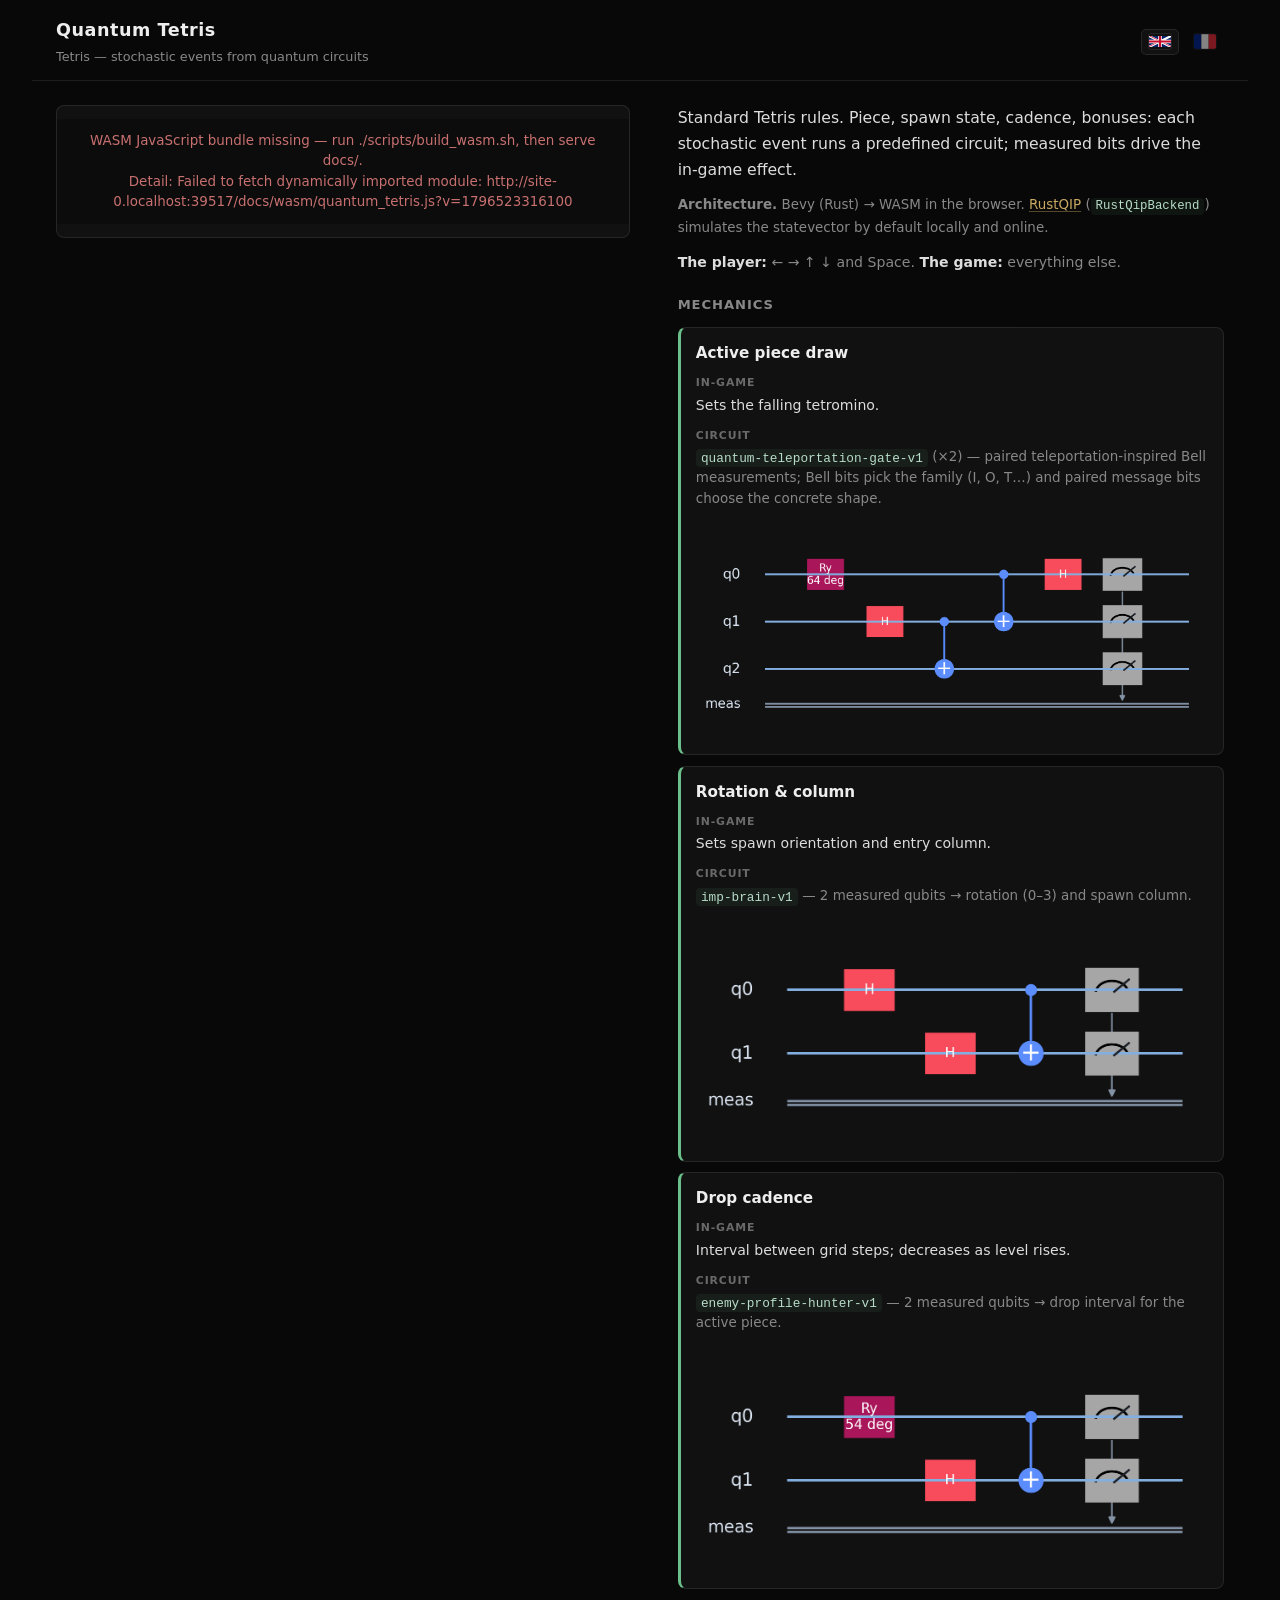
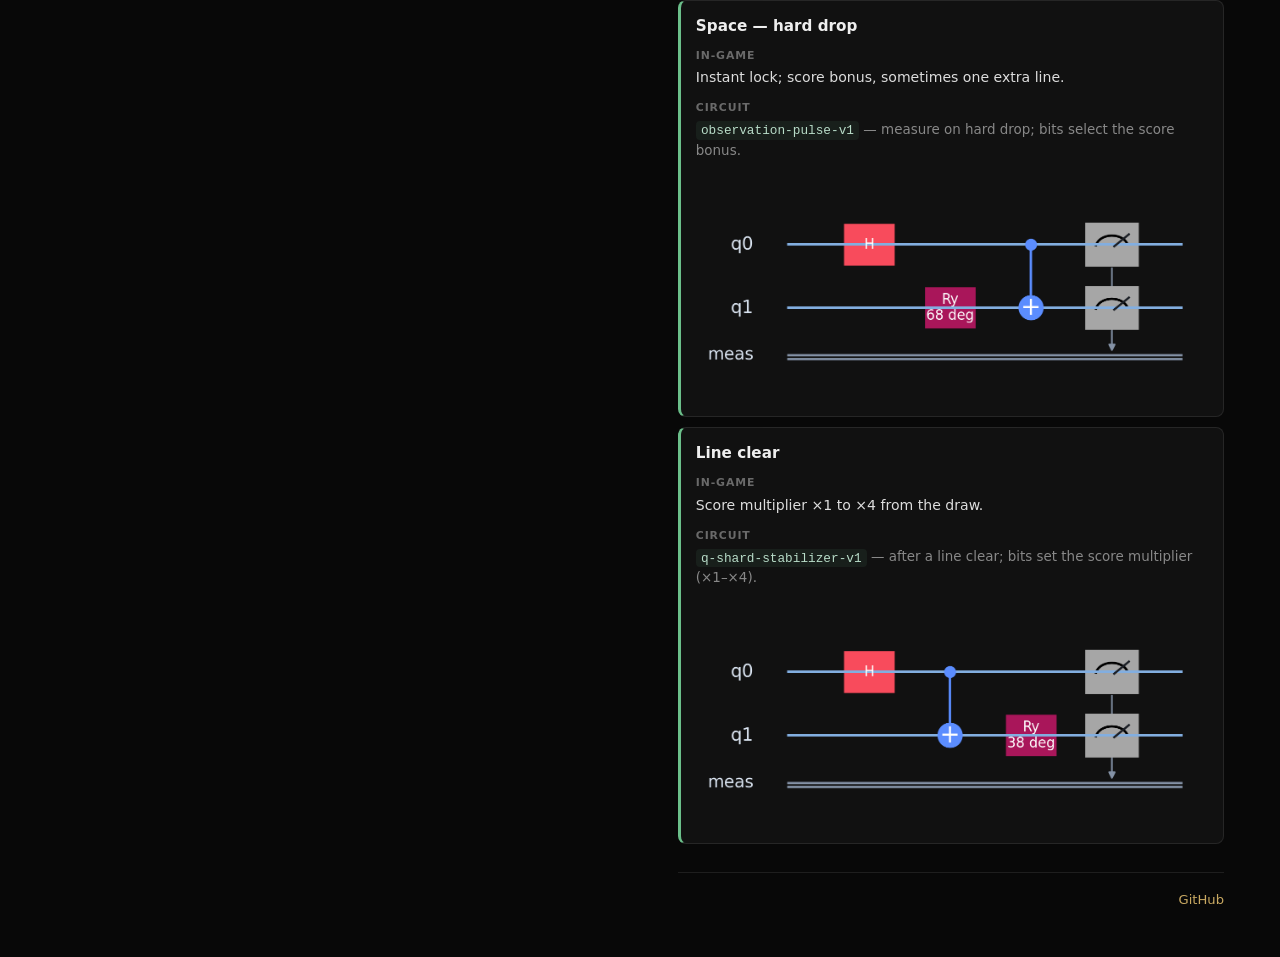
==== docs/index.html @ a91a1b5c "Remove desynced next preview" ====
<!DOCTYPE html>
<html lang="en">
<head>
  <meta charset="UTF-8">
  <meta name="viewport" content="width=device-width, initial-scale=1">
  <title>Quantum Tetris</title>
  <link rel="stylesheet" href="site.css?v=20260531-no-preview">
  <script src="i18n.js?v=20260531-no-preview"></script>
</head>
<body>
  <header class="site-header">
    <div>
      <h1 data-i18n="home.title">Quantum Tetris</h1>
      <p class="tagline" data-i18n="home.subtitle">Tetris — stochastic events from quantum circuits</p>
    </div>
    <div class="lang-flags" role="group" aria-label="Language">
      <button type="button" class="lang-btn" data-lang="en" data-i18n="lang.en" data-i18n-attr="title" title="English" aria-label="English">
        <svg class="flag" viewBox="0 0 60 30" aria-hidden="true">
          <clipPath id="uk"><path d="M0,0 v30 h60 v-30 z"/></clipPath>
          <clipPath id="uk-d"><path d="M30,15 h30 v15 z v-15 h-30 z h-30 v15 z v-15 h-30 z"/></clipPath>
          <g clip-path="url(#uk)">
            <path d="M0,0 v30 h60 v-30 z" fill="#012169"/>
            <path d="M0,0 L60,30 M60,0 L0,30" stroke="#fff" stroke-width="6"/>
            <path d="M0,0 L60,30 M60,0 L0,30" clip-path="url(#uk-d)" stroke="#C8102E" stroke-width="4"/>
            <path d="M30,0 v30 M0,15 h60" stroke="#fff" stroke-width="10"/>
            <path d="M30,0 v30 M0,15 h60" stroke="#C8102E" stroke-width="6"/>
          </g>
        </svg>
      </button>
      <button type="button" class="lang-btn" data-lang="fr" data-i18n="lang.fr" data-i18n-attr="title" title="Français" aria-label="Français">
        <svg class="flag" viewBox="0 0 3 2" aria-hidden="true">
          <rect width="1" height="2" fill="#002395"/>
          <rect x="1" width="1" height="2" fill="#fff"/>
          <rect x="2" width="1" height="2" fill="#ed2939"/>
        </svg>
      </button>
    </div>
  </header>

  <div class="layout">
    <section class="col-game" aria-label="Game">
      <div id="frame">
        <div id="frame-inner">
          <div id="loader">
            <div class="spinner" aria-hidden="true"></div>
            <span id="loader-text" data-i18n="play.starting">Loading…</span>
            <span class="loader-hint" data-i18n="play.hint">Large initial download. Wait for the progress bar to finish.</span>
          </div>
          <p id="error" role="alert"></p>
        </div>
      </div>
    </section>

    <section class="col-guide">
      <p class="lead" data-i18n="home.lead" data-i18n-html>Standard Tetris rules. Piece, spawn state, cadence, bonuses: each stochastic event runs a predefined circuit; measured bits drive the in-game effect.</p>
      <p class="stack" data-i18n="home.stack" data-i18n-html><strong>Architecture.</strong> Bevy (Rust) → WASM in the browser. <a href="https://github.com/Renmusxd/RustQIP">RustQIP</a> (<code>RustQipBackend</code>) simulates the statevector by default locally and online.</p>
      <p class="principle" data-i18n="home.principle" data-i18n-html><strong>The player:</strong> ← → ↑ ↓ and Space. <strong>The game:</strong> everything else.</p>

      <h2 data-i18n="home.quantumTitle">Mechanics</h2>
      <ul class="moment-list">
        <li class="moment moment--quantum">
          <h3 data-i18n="home.moment.piece.title">Active piece draw</h3>
          <p class="moment-label" data-i18n="home.label.game">In-game</p>
          <p class="moment-game" data-i18n="home.moment.piece.game">Sets the falling tetromino.</p>
          <p class="moment-label" data-i18n="home.label.quantum">Circuit</p>
          <p class="moment-quantum" data-i18n="home.moment.piece.quantum" data-i18n-html><code>quantum-teleportation-gate-v1</code> (×2) — paired teleportation-inspired Bell measurements; Bell bits pick the family (I, O, T…) and paired message bits choose the concrete shape.</p>
          <figure class="circuit-fig">
            <img src="circuits/quantum-teleportation-gate-v1.png" alt="quantum-teleportation-gate-v1" loading="lazy" decoding="async">
          </figure>
        </li>
        <li class="moment moment--quantum">
          <h3 data-i18n="home.moment.brain.title">Rotation & column</h3>
          <p class="moment-label" data-i18n="home.label.game">In-game</p>
          <p class="moment-game" data-i18n="home.moment.brain.game">Sets spawn orientation and entry column.</p>
          <p class="moment-label" data-i18n="home.label.quantum">Circuit</p>
          <p class="moment-quantum" data-i18n="home.moment.brain.quantum" data-i18n-html><code>imp-brain-v1</code> — two measured bits mapped to rotation and column.</p>
          <figure class="circuit-fig">
            <img src="circuits/imp-brain-v1.png" alt="imp-brain-v1" loading="lazy" decoding="async">
          </figure>
        </li>
        <li class="moment moment--quantum">
          <h3 data-i18n="home.moment.hunter.title">Drop cadence</h3>
          <p class="moment-label" data-i18n="home.label.game">In-game</p>
          <p class="moment-game" data-i18n="home.moment.hunter.game">Interval between grid steps; decreases as level rises.</p>
          <p class="moment-label" data-i18n="home.label.quantum">Circuit</p>
          <p class="moment-quantum" data-i18n="home.moment.hunter.quantum" data-i18n-html><code>enemy-profile-hunter-v1</code> — drop interval drawn on each new piece.</p>
          <figure class="circuit-fig">
            <img src="circuits/enemy-profile-hunter-v1.png" alt="enemy-profile-hunter-v1" loading="lazy" decoding="async">
          </figure>
        </li>
        <li class="moment moment--quantum">
          <h3 data-i18n="home.moment.observe.title">Space — hard drop</h3>
          <p class="moment-label" data-i18n="home.label.game">In-game</p>
          <p class="moment-game" data-i18n="home.moment.observe.game">Instant lock; score bonus, sometimes one extra line.</p>
          <p class="moment-label" data-i18n="home.label.quantum">Circuit</p>
          <p class="moment-quantum" data-i18n="home.moment.observe.quantum" data-i18n-html><code>observation-pulse-v1</code> — deliberate measure, 2 bits → bonus type.</p>
          <figure class="circuit-fig">
            <img src="circuits/observation-pulse-v1.png" alt="observation-pulse-v1" loading="lazy" decoding="async">
          </figure>
        </li>
        <li class="moment moment--quantum">
          <h3 data-i18n="home.moment.line.title">Line clear</h3>
          <p class="moment-label" data-i18n="home.label.game">In-game</p>
          <p class="moment-game" data-i18n="home.moment.line.game">Score multiplier ×1 to ×4 from the draw.</p>
          <p class="moment-label" data-i18n="home.label.quantum">Circuit</p>
          <p class="moment-quantum" data-i18n="home.moment.line.quantum" data-i18n-html><code>q-shard-stabilizer-v1</code> — post-clear stabilizer, bits → multiplier.</p>
          <figure class="circuit-fig">
            <img src="circuits/q-shard-stabilizer-v1.png" alt="q-shard-stabilizer-v1" loading="lazy" decoding="async">
          </figure>
        </li>
      </ul>

      <footer class="footer-dev">
        <p>
          <a href="https://github.com/thepriben/quantum-tetris" data-i18n="home.github">GitHub</a>
        </p>
      </footer>
    </section>
  </div>

  <script type="module">
    import { bootGame, bindLocaleSync, queueWebLocale, guardCircuitImages } from './boot.js?v=20260531-no-preview';

    window.__qtQueueLocale = queueWebLocale;
    guardCircuitImages();

    const loader = document.getElementById('loader');
    const errorEl = document.getElementById('error');
    const frameInner = document.getElementById('frame-inner');

    function startBoot() {
      window.qtI18n?.apply?.();
      bootGame({ frameInner, loader, errorEl }).catch((e) => {
        loader?.classList.add('hidden');
        errorEl.textContent = window.qtI18n?.t?.('error.run') ?? 'WASM error';
        errorEl.classList.add('visible');
        console.error(e);
      });
      bindLocaleSync((lang) => window.__qtSetWebLocale?.(lang));
    }

    if (document.readyState === 'loading') {
      document.addEventListener('DOMContentLoaded', startBoot);
    } else {
      startBoot();
    }
  </script>
</body>
</html>
---- docs/site.css ----
:root {
  --bg: #080808;
  --bg-panel: #111;
  --bg-code: #1a1a1a;
  --text: #ddd;
  --text-muted: #888;
  --heading: #eee;
  --accent: #6bbf8a;
  --link: #c9a962;
  --link-hover: #dfc07a;
  --border: rgba(255, 255, 255, 0.09);
  --kbd-fg: #d4a843;
}

*, *::before, *::after { box-sizing: border-box; }

html, body {
  margin: 0;
  min-height: 100%;
  font-family: system-ui, -apple-system, "Segoe UI", sans-serif;
  background: var(--bg);
  color: var(--text);
  line-height: 1.6;
}

a {
  color: var(--link);
  text-decoration: underline;
  text-decoration-color: rgba(201, 169, 98, 0.4);
  text-underline-offset: 2px;
}
a:hover { color: var(--link-hover); }

code {
  background: var(--bg-code);
  padding: 0.12em 0.4em;
  border-radius: 4px;
  font-size: 0.86em;
  color: #e4e4e4;
}

/* Header */
.site-header {
  display: flex;
  align-items: center;
  justify-content: space-between;
  gap: 1rem;
  max-width: 76rem;
  margin: 0 auto;
  padding: 1rem 1.5rem 0.75rem;
  border-bottom: 1px solid var(--border);
}
.site-header h1 {
  margin: 0;
  font-size: 1.1rem;
  font-weight: 700;
  letter-spacing: 0.03em;
  color: var(--heading);
}
.site-header .tagline {
  margin: 0.2rem 0 0;
  font-size: 0.8rem;
  color: var(--text-muted);
}

/* Language flags */
.lang-flags {
  display: flex;
  gap: 0.4rem;
  align-items: center;
}
.lang-btn {
  display: flex;
  align-items: center;
  justify-content: center;
  padding: 0.3rem 0.45rem;
  background: transparent;
  border: 1px solid transparent;
  border-radius: 5px;
  cursor: pointer;
  opacity: 0.5;
  transition: opacity 0.15s, border-color 0.15s, background 0.15s;
}
.lang-btn:hover {
  opacity: 0.85;
  background: var(--bg-panel);
}
.lang-btn.active {
  opacity: 1;
  border-color: var(--border);
  background: var(--bg-panel);
}
.lang-btn .flag {
  width: 22px;
  height: 15px;
  display: block;
  border-radius: 2px;
  box-shadow: 0 0 0 1px rgba(255, 255, 255, 0.08);
}

/* Two-column layout */
.layout {
  display: grid;
  grid-template-columns: minmax(300px, 1.05fr) minmax(300px, 1fr);
  gap: 2rem 3rem;
  max-width: 76rem;
  margin: 0 auto;
  padding: 1.5rem 1.5rem 3rem;
  align-items: start;
}

.col-game {
  position: sticky;
  top: 1rem;
}

.col-guide .lead {
  margin: 0;
  font-size: 0.98rem;
  color: var(--text);
  line-height: 1.65;
}
.col-guide .stack {
  margin: 0.75rem 0 0;
  font-size: 0.84rem;
  color: var(--text-muted);
  line-height: 1.6;
}
.col-guide .stack a {
  color: var(--link);
}
.col-guide .stack code {
  font-size: 0.92em;
  color: #b8dcc8;
  background: rgba(107, 191, 138, 0.08);
}

.col-guide h2 {
  margin: 1.75rem 0 0.75rem;
  font-size: 0.82rem;
  font-weight: 700;
  color: var(--text-muted);
  letter-spacing: 0.07em;
  text-transform: uppercase;
}
.col-guide h2:first-of-type { margin-top: 1.25rem; }

.principle {
  margin-top: 0.85rem;
  padding: 0;
  background: none;
  border: none;
  font-size: 0.88rem;
  color: var(--text-muted);
  line-height: 1.55;
}
.principle strong { color: var(--text); }

.moment {
  padding: 0.8rem 0.95rem;
  background: var(--bg-panel);
  border: 1px solid var(--border);
  border-radius: 8px;
}
.moment-list {
  display: flex;
  flex-direction: column;
  gap: 0.65rem;
  margin: 0;
  padding: 0;
  list-style: none;
}

.moment h3 {
  margin: 0 0 0.55rem;
  font-size: 0.95rem;
  font-weight: 600;
  color: var(--heading);
}
.moment--quantum {
  border-left: 3px solid var(--accent);
}
.moment-label {
  margin: 0.65rem 0 0.2rem;
  font-size: 0.68rem;
  font-weight: 700;
  letter-spacing: 0.08em;
  text-transform: uppercase;
  color: var(--text-muted);
  opacity: 0.75;
}
.moment h3 + .moment-label {
  margin-top: 0;
}
.moment-game {
  margin: 0;
  font-size: 0.88rem;
  color: var(--text);
  line-height: 1.55;
}
.moment-quantum {
  margin: 0;
  font-size: 0.84rem;
  color: var(--text-muted);
  line-height: 1.55;
}
.moment-quantum code {
  font-size: 0.95em;
  color: #b8dcc8;
  background: rgba(107, 191, 138, 0.08);
}

/* Circuit diagram strip under each gameplay moment */
.circuit-fig {
  margin: 0.7rem 0 0;
  display: inline-block;
  max-width: 100%;
  padding: 0;
  line-height: 0;
  background: transparent;
  border: 0;
  border-radius: 0;
  overflow: hidden;
}
.circuit-fig img {
  display: block;
  width: auto;
  max-width: 100%;
  height: auto;
  max-height: 260px;
  object-fit: contain;
  object-position: left center;
  background: transparent;
}
.moment--quantum:hover .circuit-fig img {
  filter: brightness(1.06);
}
.circuit-fig--missing { display: none; }

.footer-dev {
  margin-top: 1.75rem;
  padding-top: 1rem;
  border-top: 1px solid var(--border);
  font-size: 0.82rem;
  color: var(--text-muted);
  text-align: right;
}
.footer-dev p { margin: 0; }
.footer-dev a { text-decoration: none; }
.footer-dev a:hover { text-decoration: underline; }

/* Game frame */
#frame {
  border: 1px solid var(--border);
  border-radius: 8px;
  overflow: hidden;
  background: var(--bg-panel);
}
#frame-inner {
  line-height: 0;
  background: #0c0c0c;
}
#frame canvas {
  display: block;
  width: 100% !important;
  height: auto !important;
  max-width: 100%;
  aspect-ratio: 900 / 720;
  touch-action: none;
}

#loader {
  display: flex;
  flex-direction: column;
  align-items: center;
  justify-content: center;
  gap: 0.65rem;
  min-height: 14rem;
  color: var(--text-muted);
  font-size: 0.86rem;
  text-align: center;
  padding: 1rem;
}
.loader-hint {
  max-width: 16rem;
  font-size: 0.75rem;
  line-height: 1.45;
  opacity: 0.75;
}
#loader.hidden { display: none; }

.spinner {
  width: 26px;
  height: 26px;
  border: 2px solid rgba(255, 255, 255, 0.1);
  border-top-color: var(--accent);
  border-radius: 50%;
  animation: spin 0.85s linear infinite;
}
@keyframes spin { to { transform: rotate(360deg); } }

#error {
  display: none;
  color: #c87070;
  font-size: 0.84rem;
  text-align: center;
  padding: 0.75rem;
  line-height: 1.5;
  white-space: pre-line;
}
#error.visible { display: block; }

@media (max-width: 880px) {
  .layout {
    grid-template-columns: 1fr;
    gap: 2rem;
    padding: 1.25rem 1rem 2.5rem;
  }
  .col-game { position: static; }
  .site-header { padding: 0.85rem 1rem 0.65rem; }
}
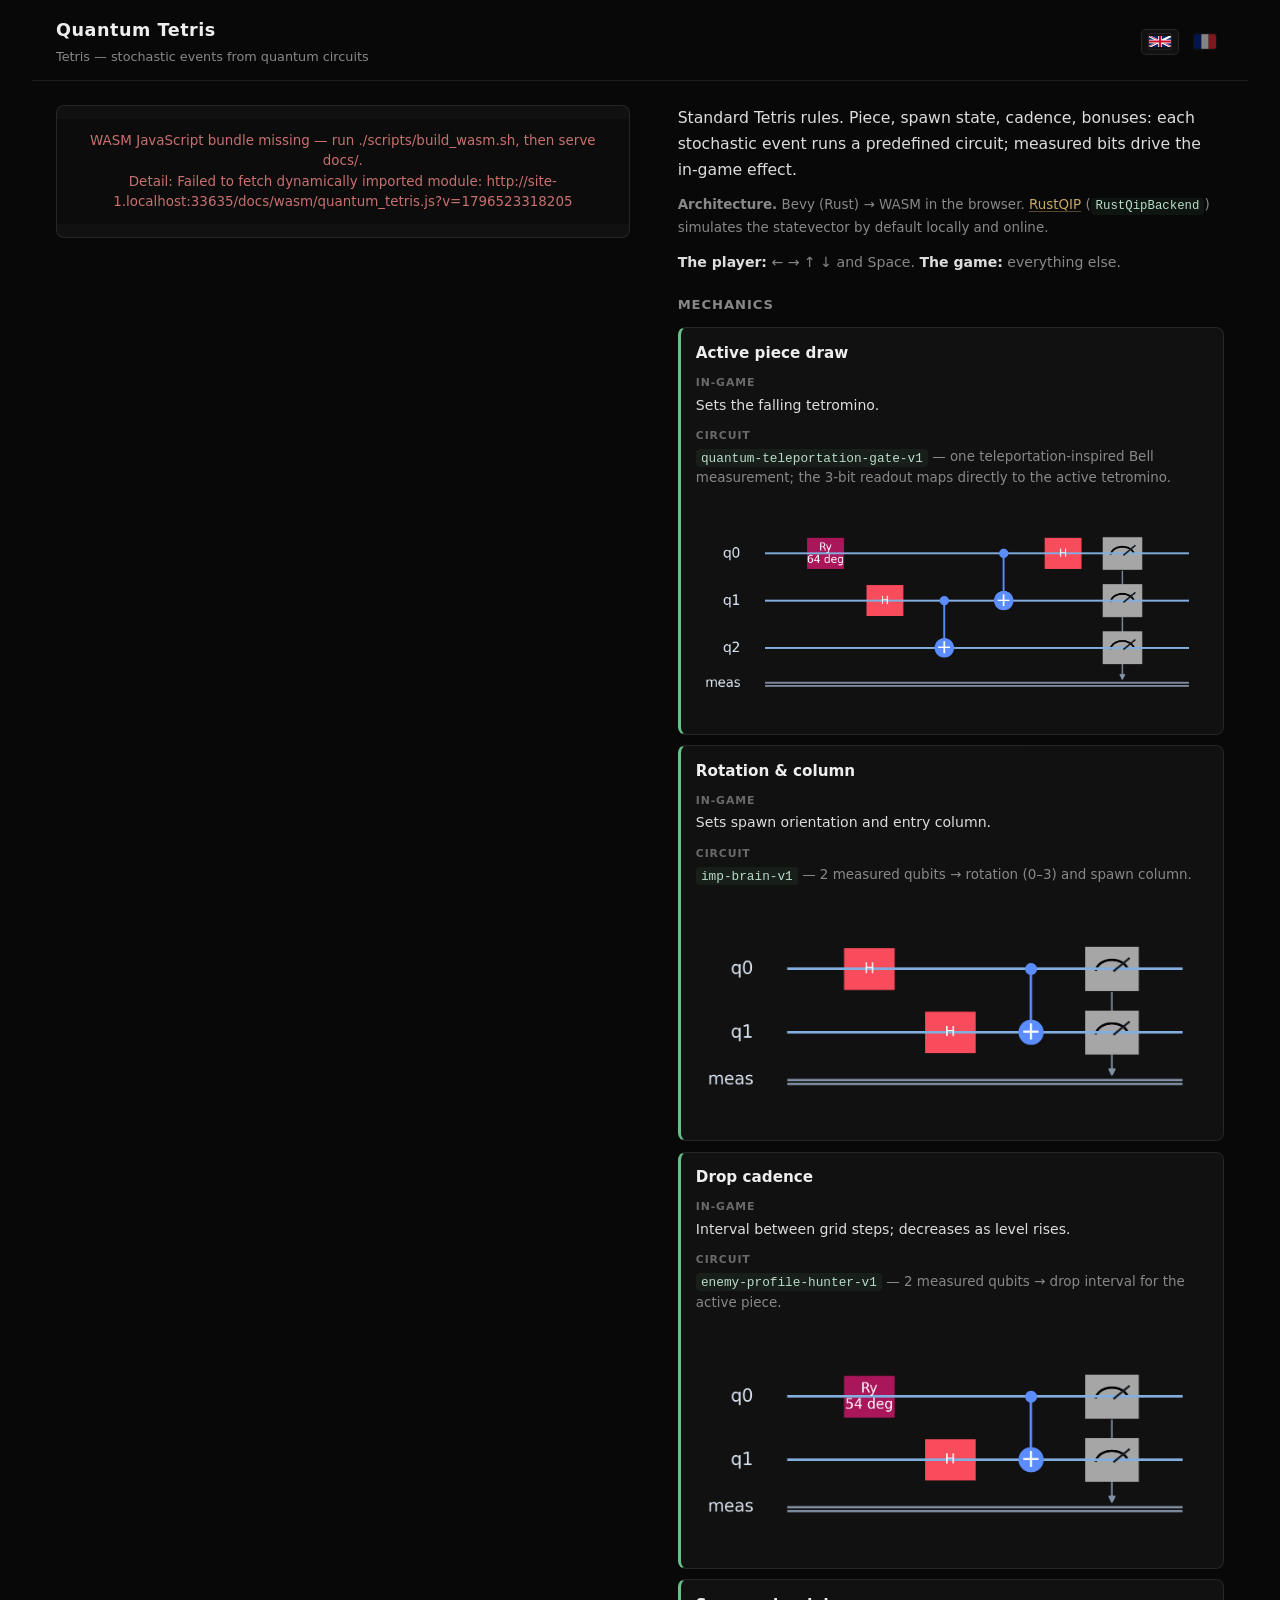
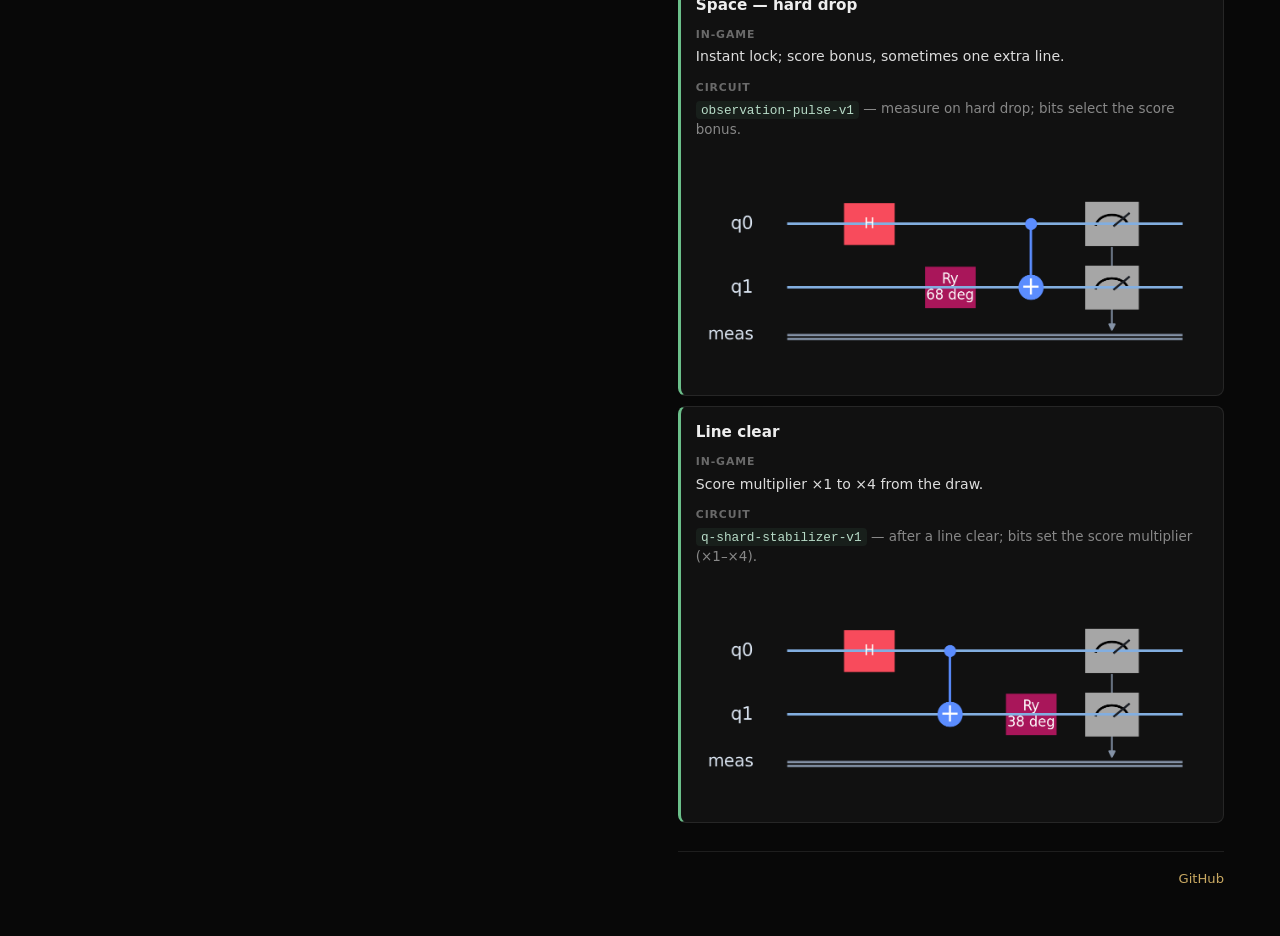
==== commit 4e7f8f87: "Simplify quantum piece draw" ====
--- a/docs/index.html
+++ b/docs/index.html
@@ -4,8 +4,8 @@
   <meta charset="UTF-8">
   <meta name="viewport" content="width=device-width, initial-scale=1">
   <title>Quantum Tetris</title>
-  <link rel="stylesheet" href="site.css?v=20260531-no-preview">
-  <script src="i18n.js?v=20260531-no-preview"></script>
+  <link rel="stylesheet" href="site.css?v=20260531-single-piece-draw">
+  <script src="i18n.js?v=20260531-single-piece-draw"></script>
 </head>
 <body>
   <header class="site-header">
@@ -63,7 +63,7 @@
           <p class="moment-label" data-i18n="home.label.game">In-game</p>
           <p class="moment-game" data-i18n="home.moment.piece.game">Sets the falling tetromino.</p>
           <p class="moment-label" data-i18n="home.label.quantum">Circuit</p>
-          <p class="moment-quantum" data-i18n="home.moment.piece.quantum" data-i18n-html><code>quantum-teleportation-gate-v1</code> (×2) — paired teleportation-inspired Bell measurements; Bell bits pick the family (I, O, T…) and paired message bits choose the concrete shape.</p>
+          <p class="moment-quantum" data-i18n="home.moment.piece.quantum" data-i18n-html><code>quantum-teleportation-gate-v1</code> — one teleportation-inspired Bell measurement; the 3-bit readout maps directly to the active tetromino.</p>
           <figure class="circuit-fig">
             <img src="circuits/quantum-teleportation-gate-v1.png" alt="quantum-teleportation-gate-v1" loading="lazy" decoding="async">
           </figure>
@@ -119,7 +119,7 @@
   </div>
 
   <script type="module">
-    import { bootGame, bindLocaleSync, queueWebLocale, guardCircuitImages } from './boot.js?v=20260531-no-preview';
+    import { bootGame, bindLocaleSync, queueWebLocale, guardCircuitImages } from './boot.js?v=20260531-single-piece-draw';
 
     window.__qtQueueLocale = queueWebLocale;
     guardCircuitImages();
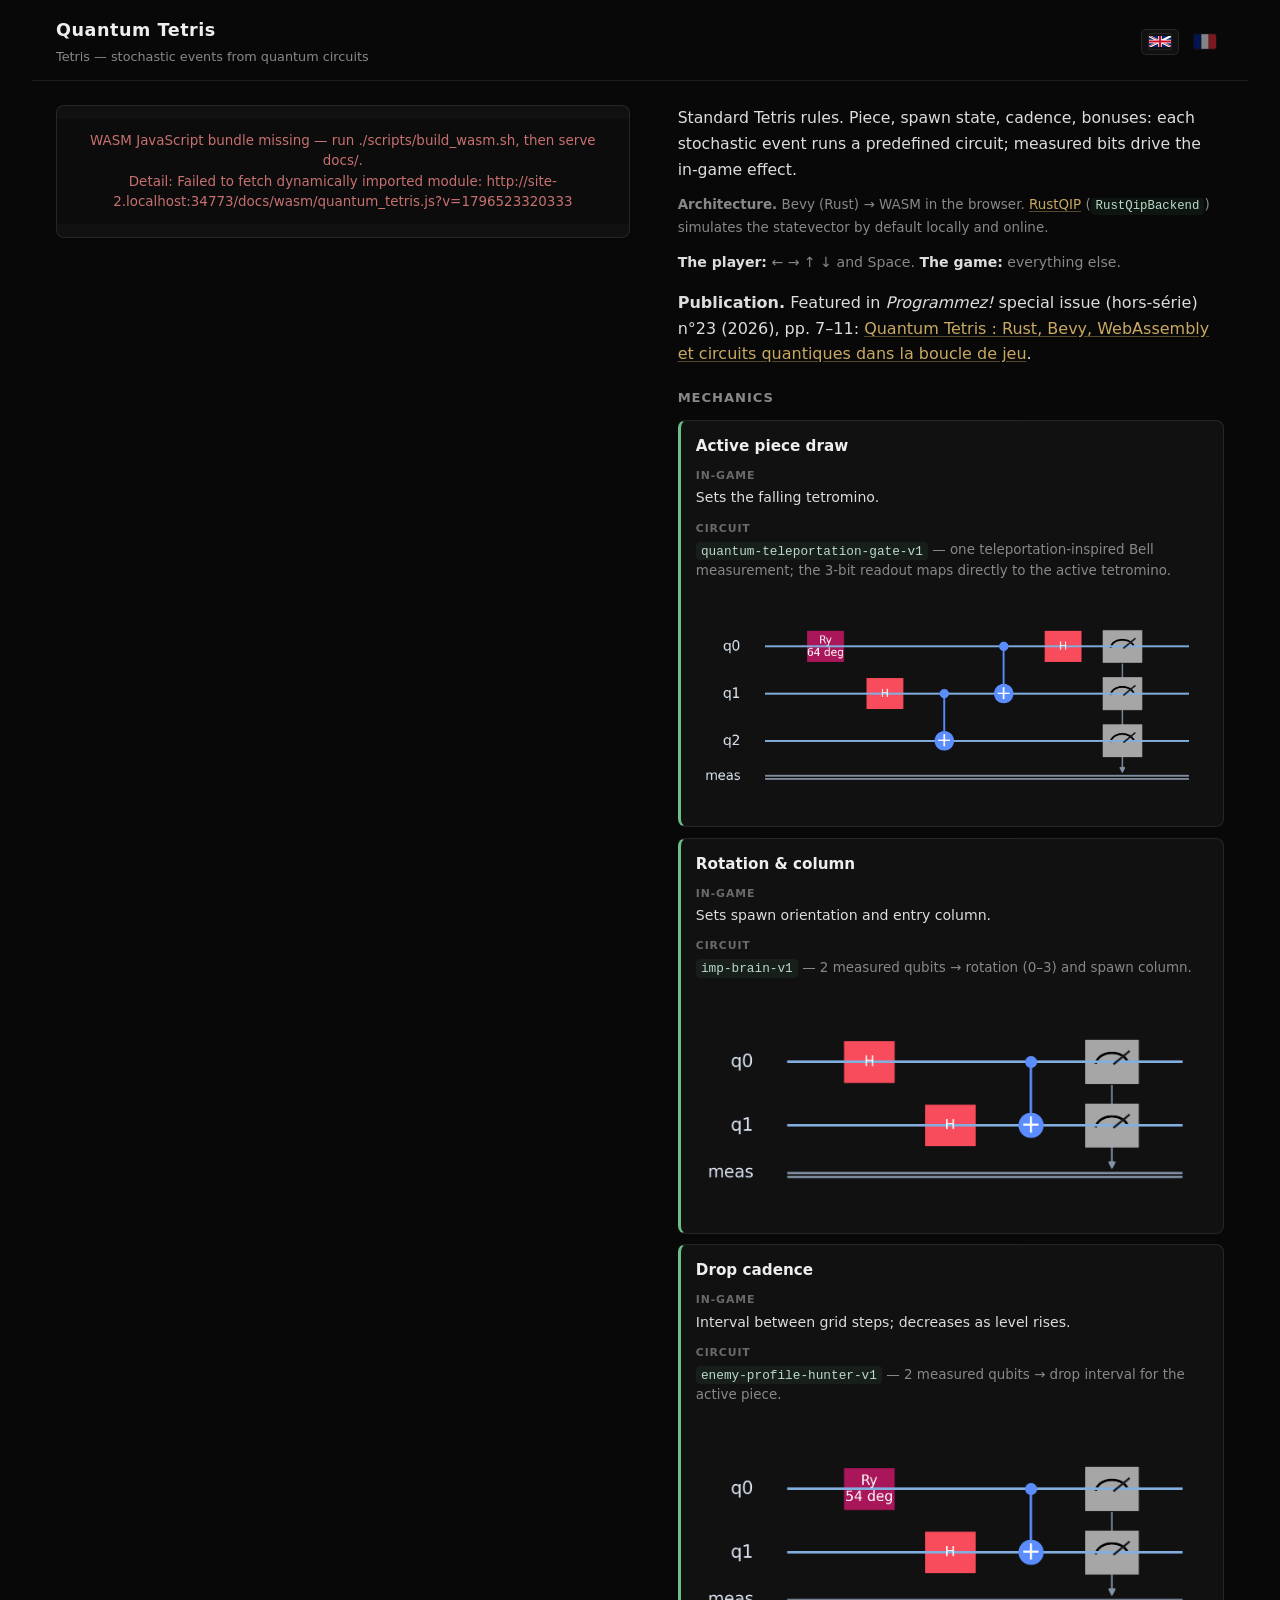
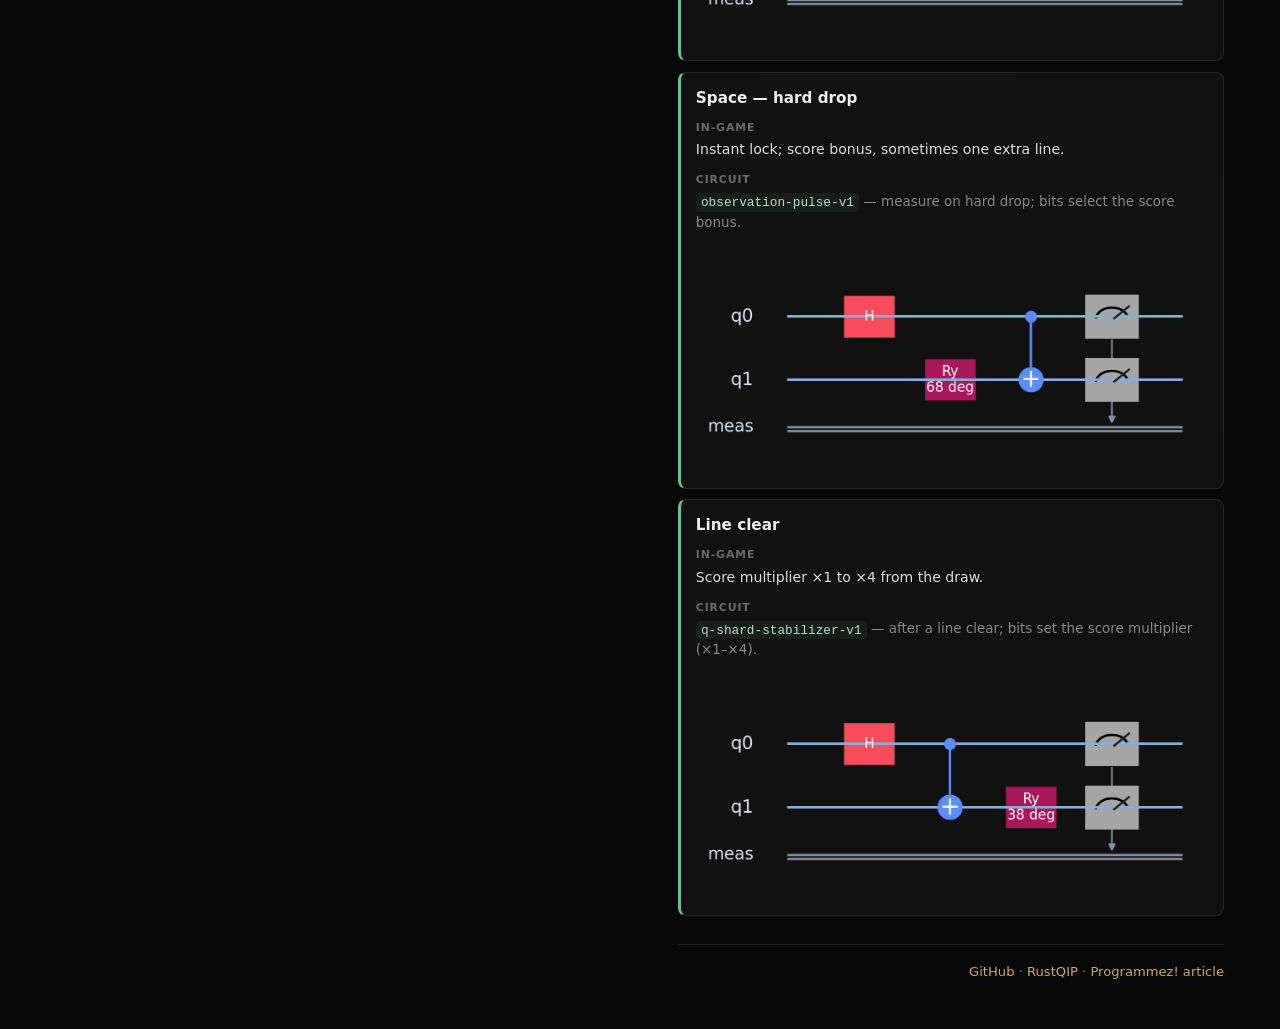
==== commit 0a501621: "docs: link the Programmez! hors-série n°23 article and RustQIP Add the companion-article reference (" ====
--- a/docs/index.html
+++ b/docs/index.html
@@ -5,7 +5,7 @@
   <meta name="viewport" content="width=device-width, initial-scale=1">
   <title>Quantum Tetris</title>
   <link rel="stylesheet" href="site.css?v=20260531-single-piece-draw">
-  <script src="i18n.js?v=20260531-single-piece-draw"></script>
+  <script src="i18n.js?v=20260626-publication"></script>
 </head>
 <body>
   <header class="site-header">
@@ -55,6 +55,7 @@
       <p class="lead" data-i18n="home.lead" data-i18n-html>Standard Tetris rules. Piece, spawn state, cadence, bonuses: each stochastic event runs a predefined circuit; measured bits drive the in-game effect.</p>
       <p class="stack" data-i18n="home.stack" data-i18n-html><strong>Architecture.</strong> Bevy (Rust) → WASM in the browser. <a href="https://github.com/Renmusxd/RustQIP">RustQIP</a> (<code>RustQipBackend</code>) simulates the statevector by default locally and online.</p>
       <p class="principle" data-i18n="home.principle" data-i18n-html><strong>The player:</strong> ← → ↑ ↓ and Space. <strong>The game:</strong> everything else.</p>
+      <p class="publication" data-i18n="home.publication" data-i18n-html><strong>Publication.</strong> Featured in <em>Programmez!</em> special issue (hors-série) n°23 (2026), pp. 7–11: <a href="https://www.programmez.com/magazine/article/quantum-tetris-rust-bevy-webassembly-et-circuits-quantiques-dans-la-boucle-de-jeu">Quantum Tetris : Rust, Bevy, WebAssembly et circuits quantiques dans la boucle de jeu</a>.</p>
 
       <h2 data-i18n="home.quantumTitle">Mechanics</h2>
       <ul class="moment-list">
@@ -113,6 +114,10 @@
       <footer class="footer-dev">
         <p>
           <a href="https://github.com/thepriben/quantum-tetris" data-i18n="home.github">GitHub</a>
+          ·
+          <a href="https://github.com/Renmusxd/RustQIP">RustQIP</a>
+          ·
+          <a href="https://www.programmez.com/magazine/article/quantum-tetris-rust-bevy-webassembly-et-circuits-quantiques-dans-la-boucle-de-jeu" data-i18n="home.article">Programmez! article</a>
         </p>
       </footer>
     </section>
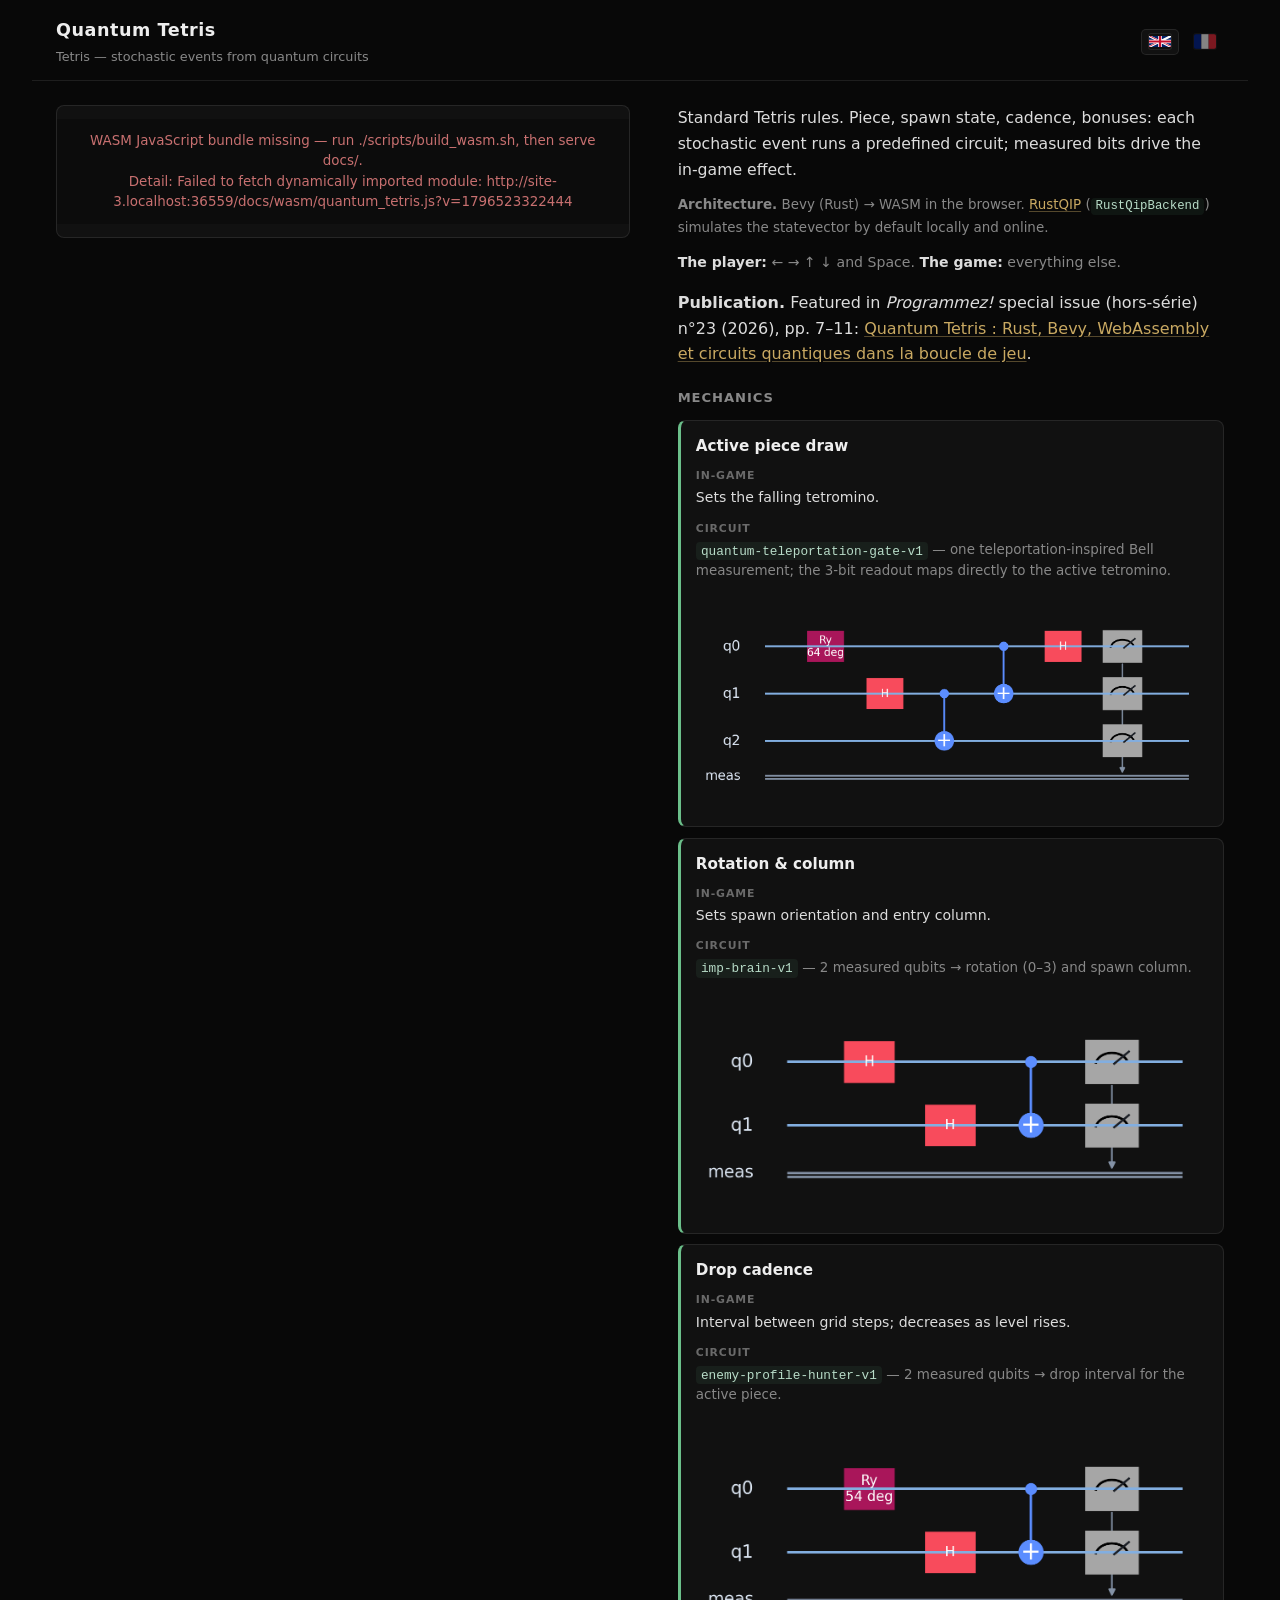
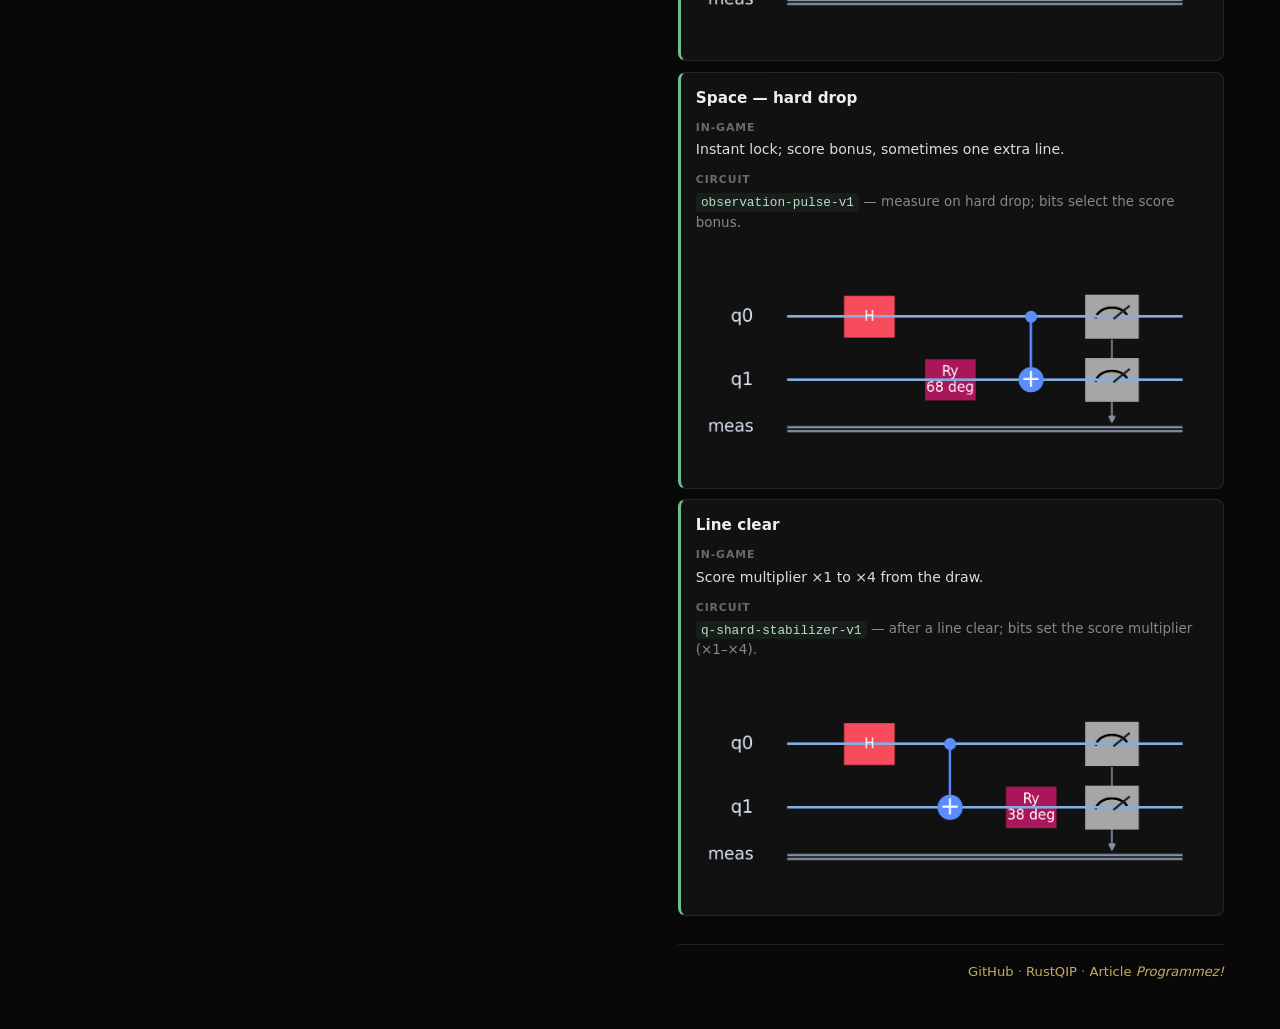
==== commit 98948175: "feat: wire C5/C6 audit journal into gameplay Add hash-chained draw receipts and commit-reveal sessio" ====
--- a/docs/index.html
+++ b/docs/index.html
@@ -117,7 +117,7 @@
           ·
           <a href="https://github.com/Renmusxd/RustQIP">RustQIP</a>
           ·
-          <a href="https://www.programmez.com/magazine/article/quantum-tetris-rust-bevy-webassembly-et-circuits-quantiques-dans-la-boucle-de-jeu" data-i18n="home.article">Programmez! article</a>
+          <a href="https://www.programmez.com/magazine/article/quantum-tetris-rust-bevy-webassembly-et-circuits-quantiques-dans-la-boucle-de-jeu" data-i18n="home.article" data-i18n-html>Article <em>Programmez!</em></a>
         </p>
       </footer>
     </section>
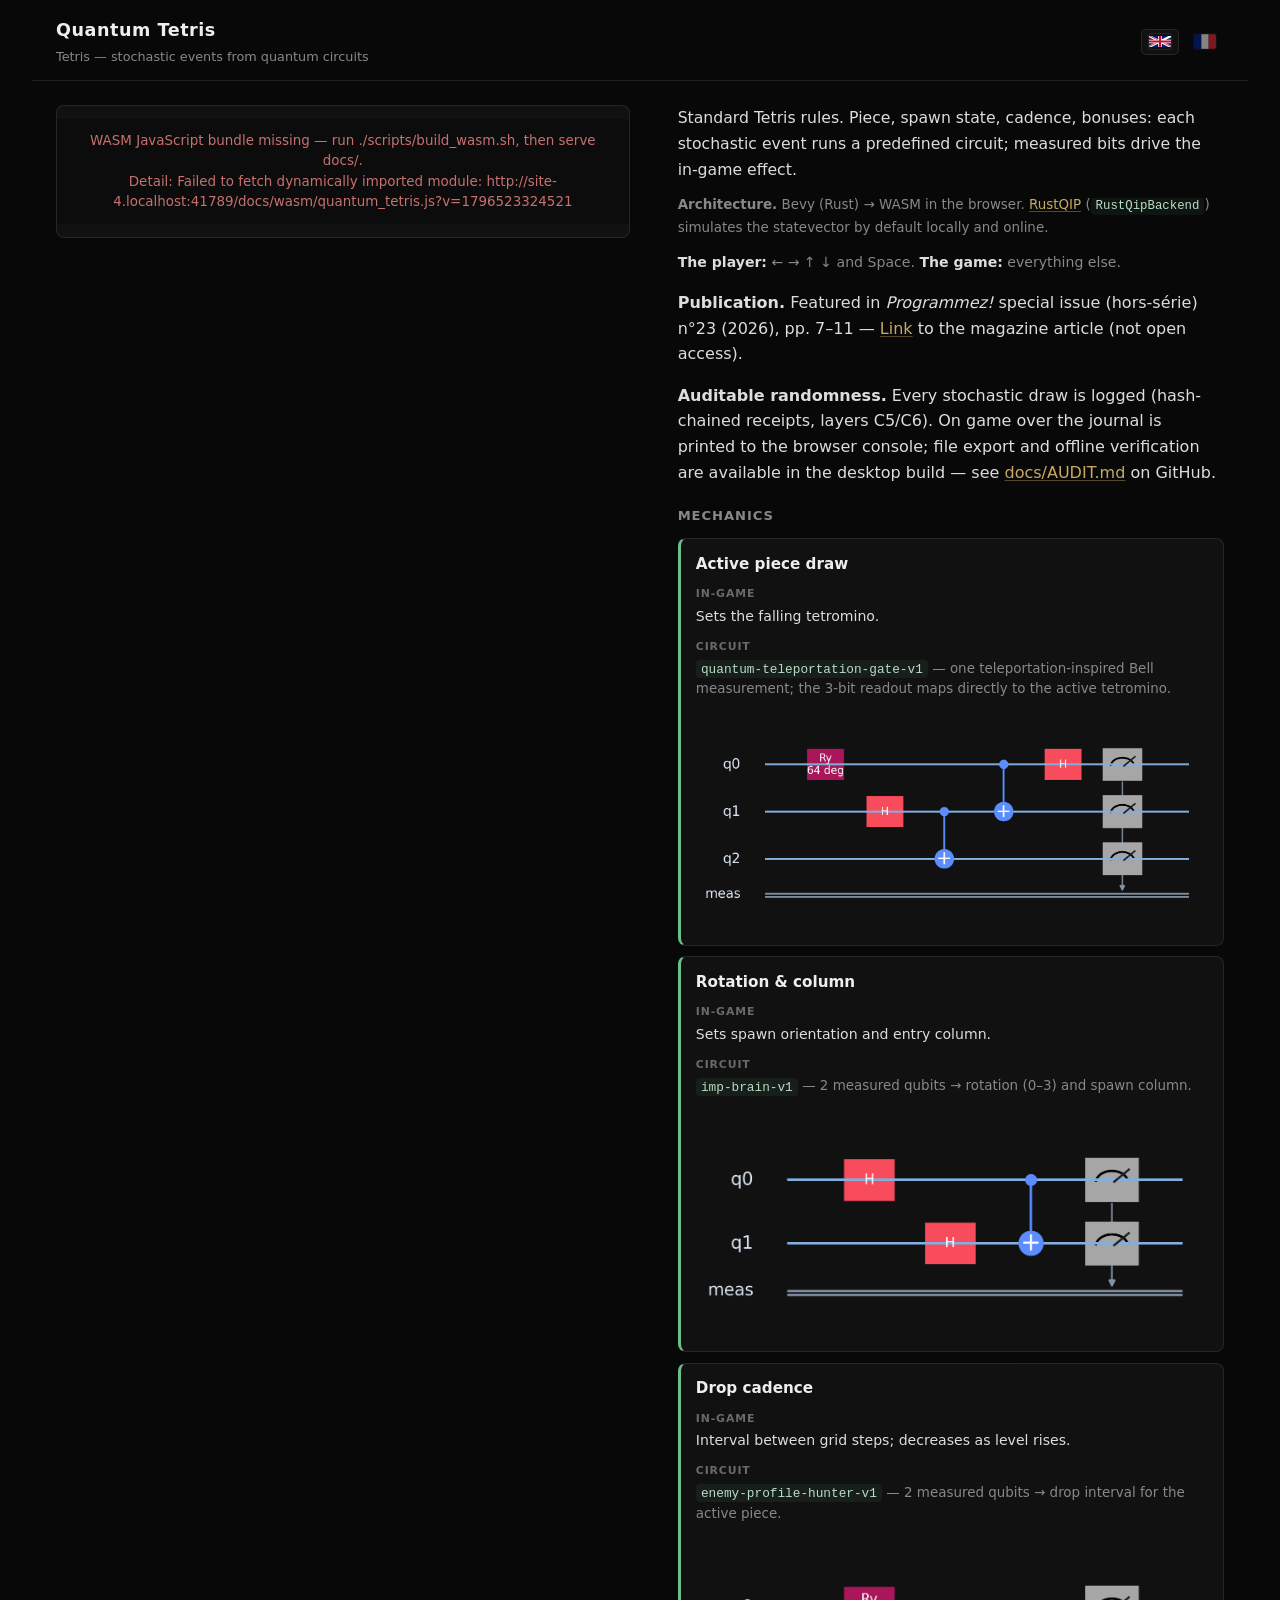
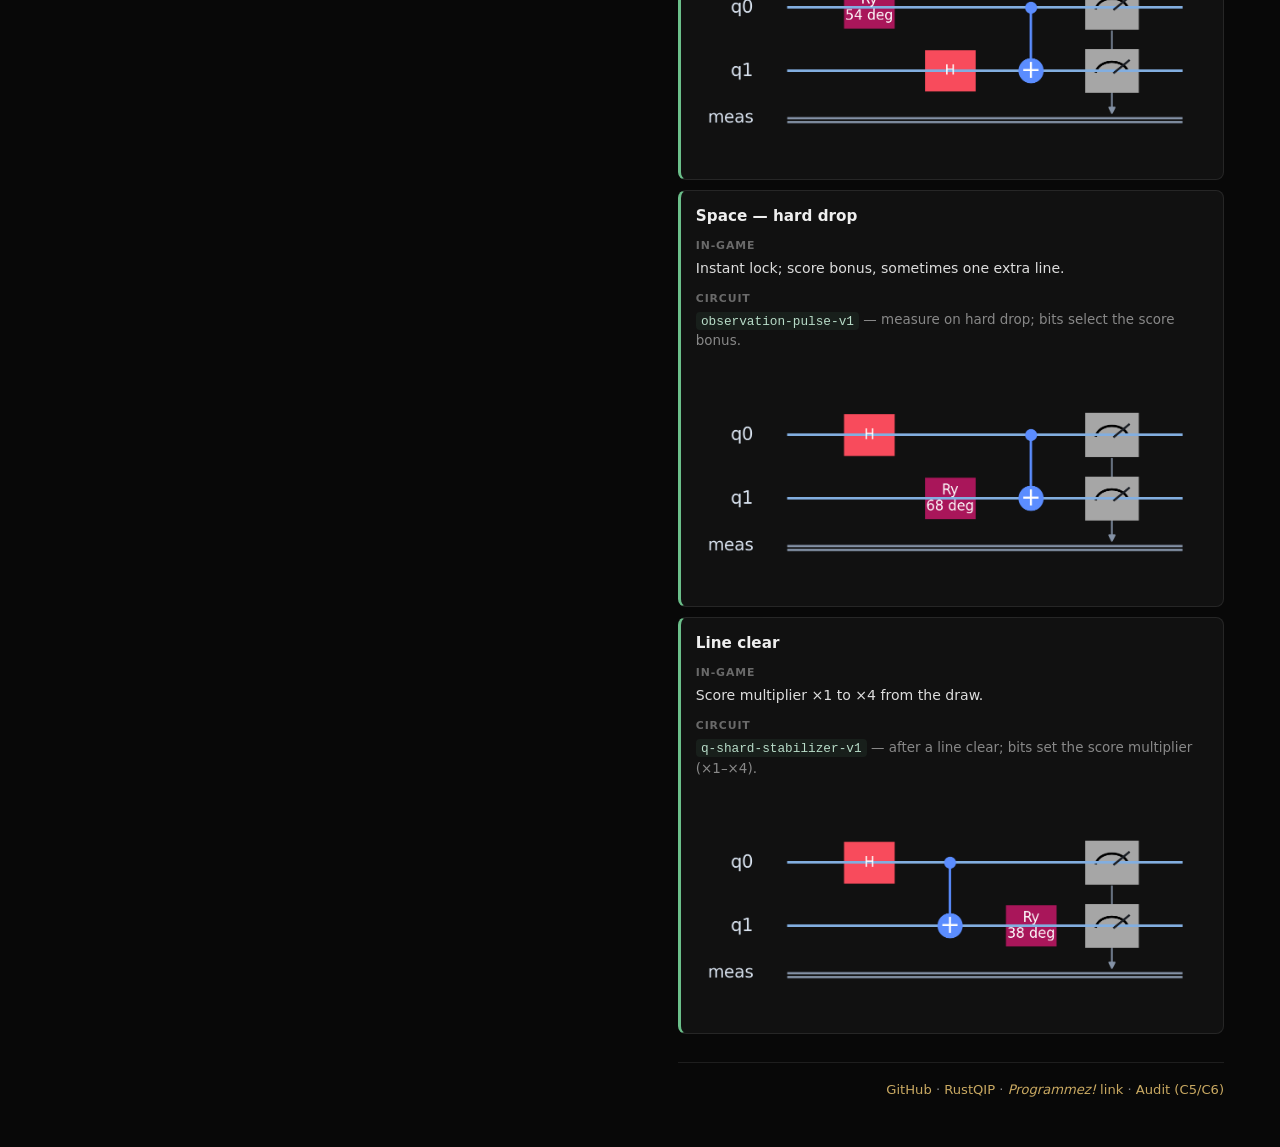
==== commit bd1fc42f: "Document audit layer on GitHub Pages and verify script" ====
--- a/docs/index.html
+++ b/docs/index.html
@@ -55,7 +55,8 @@
       <p class="lead" data-i18n="home.lead" data-i18n-html>Standard Tetris rules. Piece, spawn state, cadence, bonuses: each stochastic event runs a predefined circuit; measured bits drive the in-game effect.</p>
       <p class="stack" data-i18n="home.stack" data-i18n-html><strong>Architecture.</strong> Bevy (Rust) → WASM in the browser. <a href="https://github.com/Renmusxd/RustQIP">RustQIP</a> (<code>RustQipBackend</code>) simulates the statevector by default locally and online.</p>
       <p class="principle" data-i18n="home.principle" data-i18n-html><strong>The player:</strong> ← → ↑ ↓ and Space. <strong>The game:</strong> everything else.</p>
-      <p class="publication" data-i18n="home.publication" data-i18n-html><strong>Publication.</strong> Featured in <em>Programmez!</em> special issue (hors-série) n°23 (2026), pp. 7–11: <a href="https://www.programmez.com/magazine/article/quantum-tetris-rust-bevy-webassembly-et-circuits-quantiques-dans-la-boucle-de-jeu">Quantum Tetris : Rust, Bevy, WebAssembly et circuits quantiques dans la boucle de jeu</a>.</p>
+      <p class="publication" data-i18n="home.publication" data-i18n-html><strong>Publication.</strong> Featured in <em>Programmez!</em> special issue (hors-série) n°23 (2026), pp. 7–11 — <a href="https://www.programmez.com/magazine/article/quantum-tetris-rust-bevy-webassembly-et-circuits-quantiques-dans-la-boucle-de-jeu">Link</a> to the magazine article (not open access).</p>
+      <p class="audit" data-i18n="home.audit" data-i18n-html><strong>Auditable randomness.</strong> Every stochastic draw is logged (hash-chained receipts, layers C5/C6). On game over the journal is printed to the browser console; file export and offline verification are available in the desktop build — see <a href="https://github.com/thepriben/quantum-tetris/blob/main/docs/AUDIT.md">docs/AUDIT.md</a> on GitHub.</p>
 
       <h2 data-i18n="home.quantumTitle">Mechanics</h2>
       <ul class="moment-list">
@@ -117,7 +118,9 @@
           ·
           <a href="https://github.com/Renmusxd/RustQIP">RustQIP</a>
           ·
-          <a href="https://www.programmez.com/magazine/article/quantum-tetris-rust-bevy-webassembly-et-circuits-quantiques-dans-la-boucle-de-jeu" data-i18n="home.article" data-i18n-html>Article <em>Programmez!</em></a>
+          <a href="https://www.programmez.com/magazine/article/quantum-tetris-rust-bevy-webassembly-et-circuits-quantiques-dans-la-boucle-de-jeu" data-i18n="home.article" data-i18n-html><em>Programmez!</em> link</a>
+          ·
+          <a href="https://github.com/thepriben/quantum-tetris/blob/main/docs/AUDIT.md" data-i18n="home.auditDoc">Audit (C5/C6)</a>
         </p>
       </footer>
     </section>
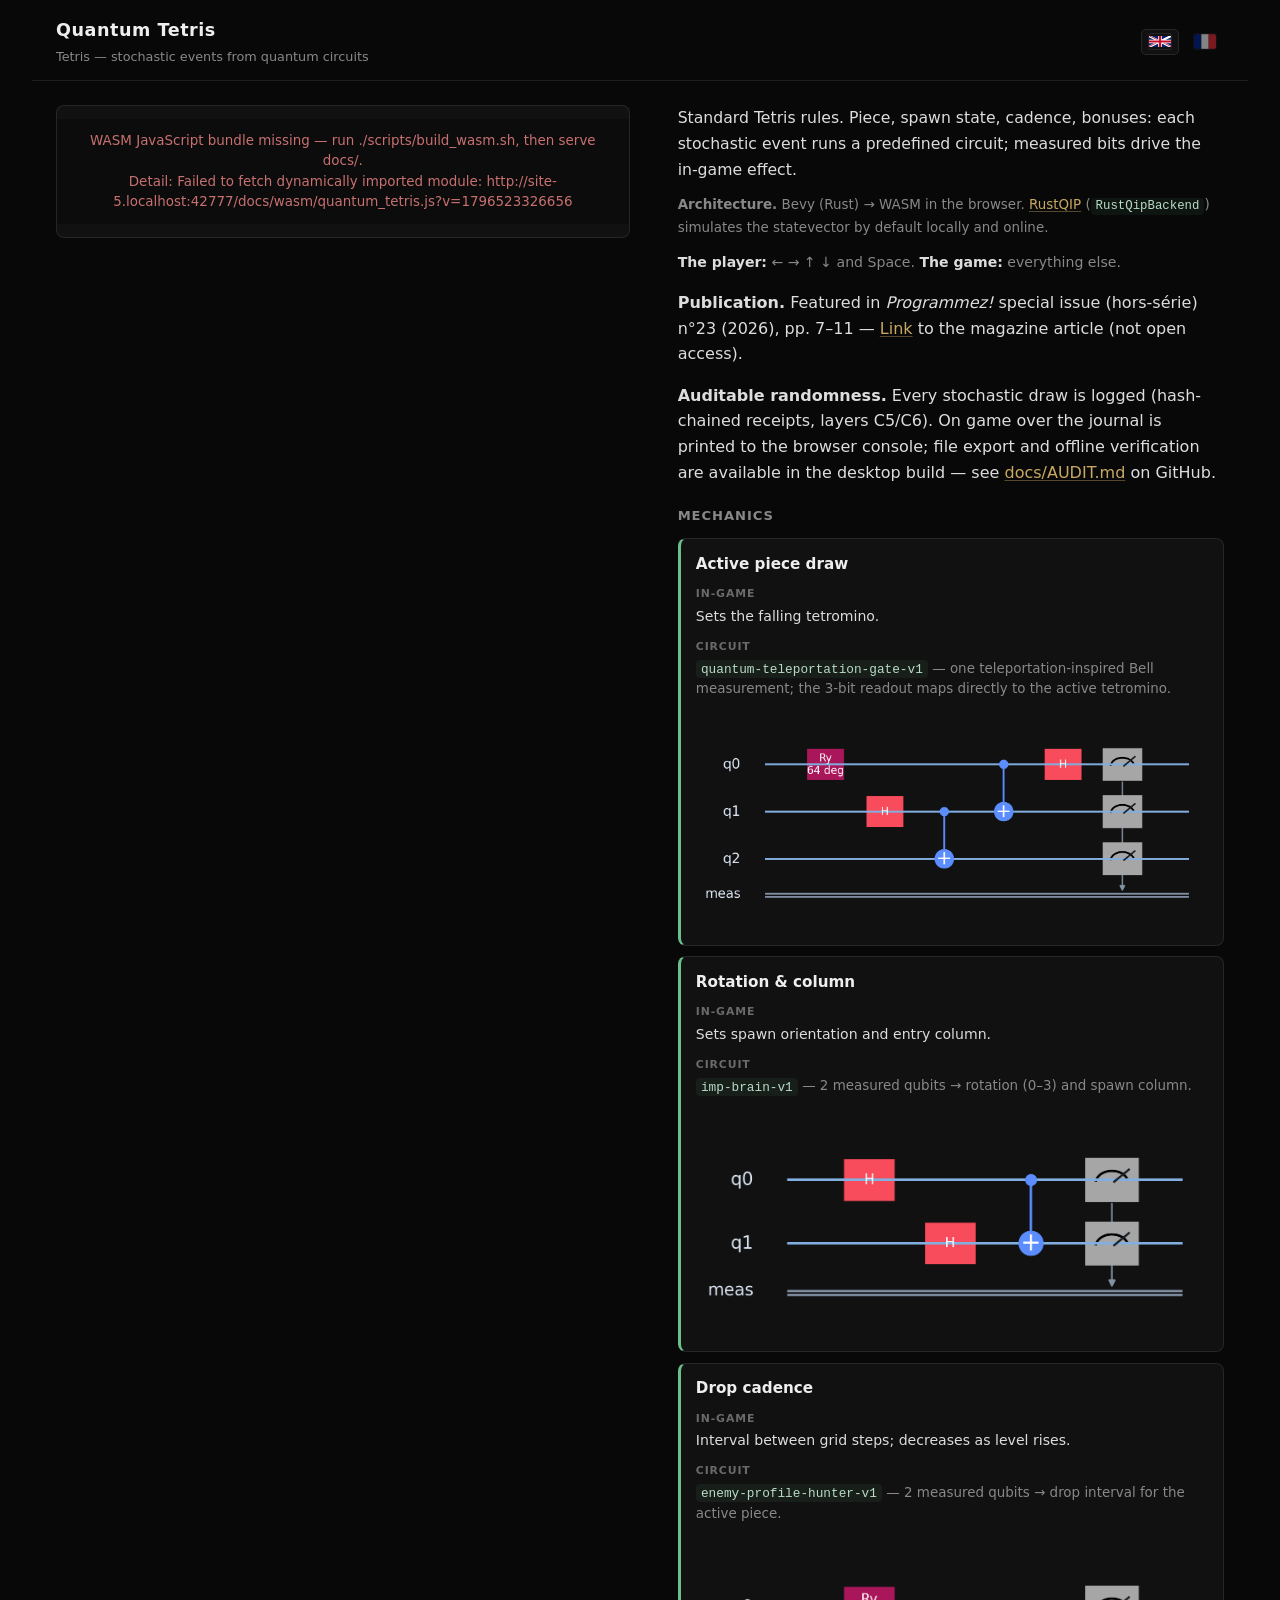
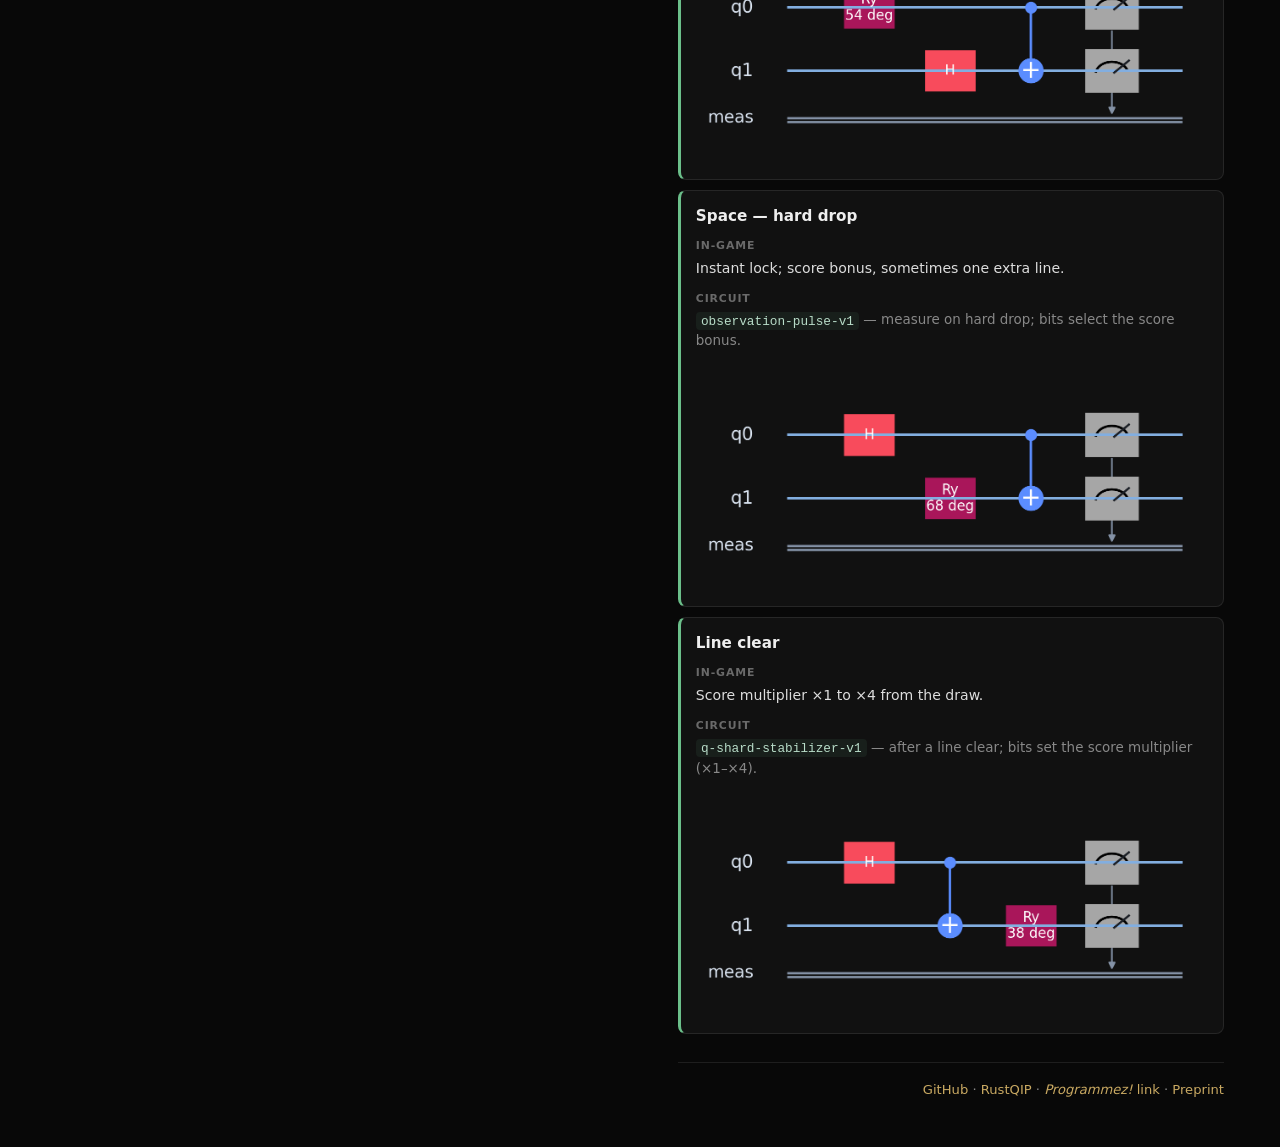
==== commit 268f10f4: "Corrige la CI (cargo fmt) + lien site vers le preprint - cargo fmt sur quantum (bench_audit.rs, audi" ====
--- a/docs/index.html
+++ b/docs/index.html
@@ -120,7 +120,7 @@
           ·
           <a href="https://www.programmez.com/magazine/article/quantum-tetris-rust-bevy-webassembly-et-circuits-quantiques-dans-la-boucle-de-jeu" data-i18n="home.article" data-i18n-html><em>Programmez!</em> link</a>
           ·
-          <a href="https://github.com/thepriben/quantum-tetris/blob/main/docs/AUDIT.md" data-i18n="home.auditDoc">Audit (C5/C6)</a>
+          <a href="https://doi.org/10.5281/zenodo.20991595" data-i18n="home.auditDoc">Preprint</a>
         </p>
       </footer>
     </section>
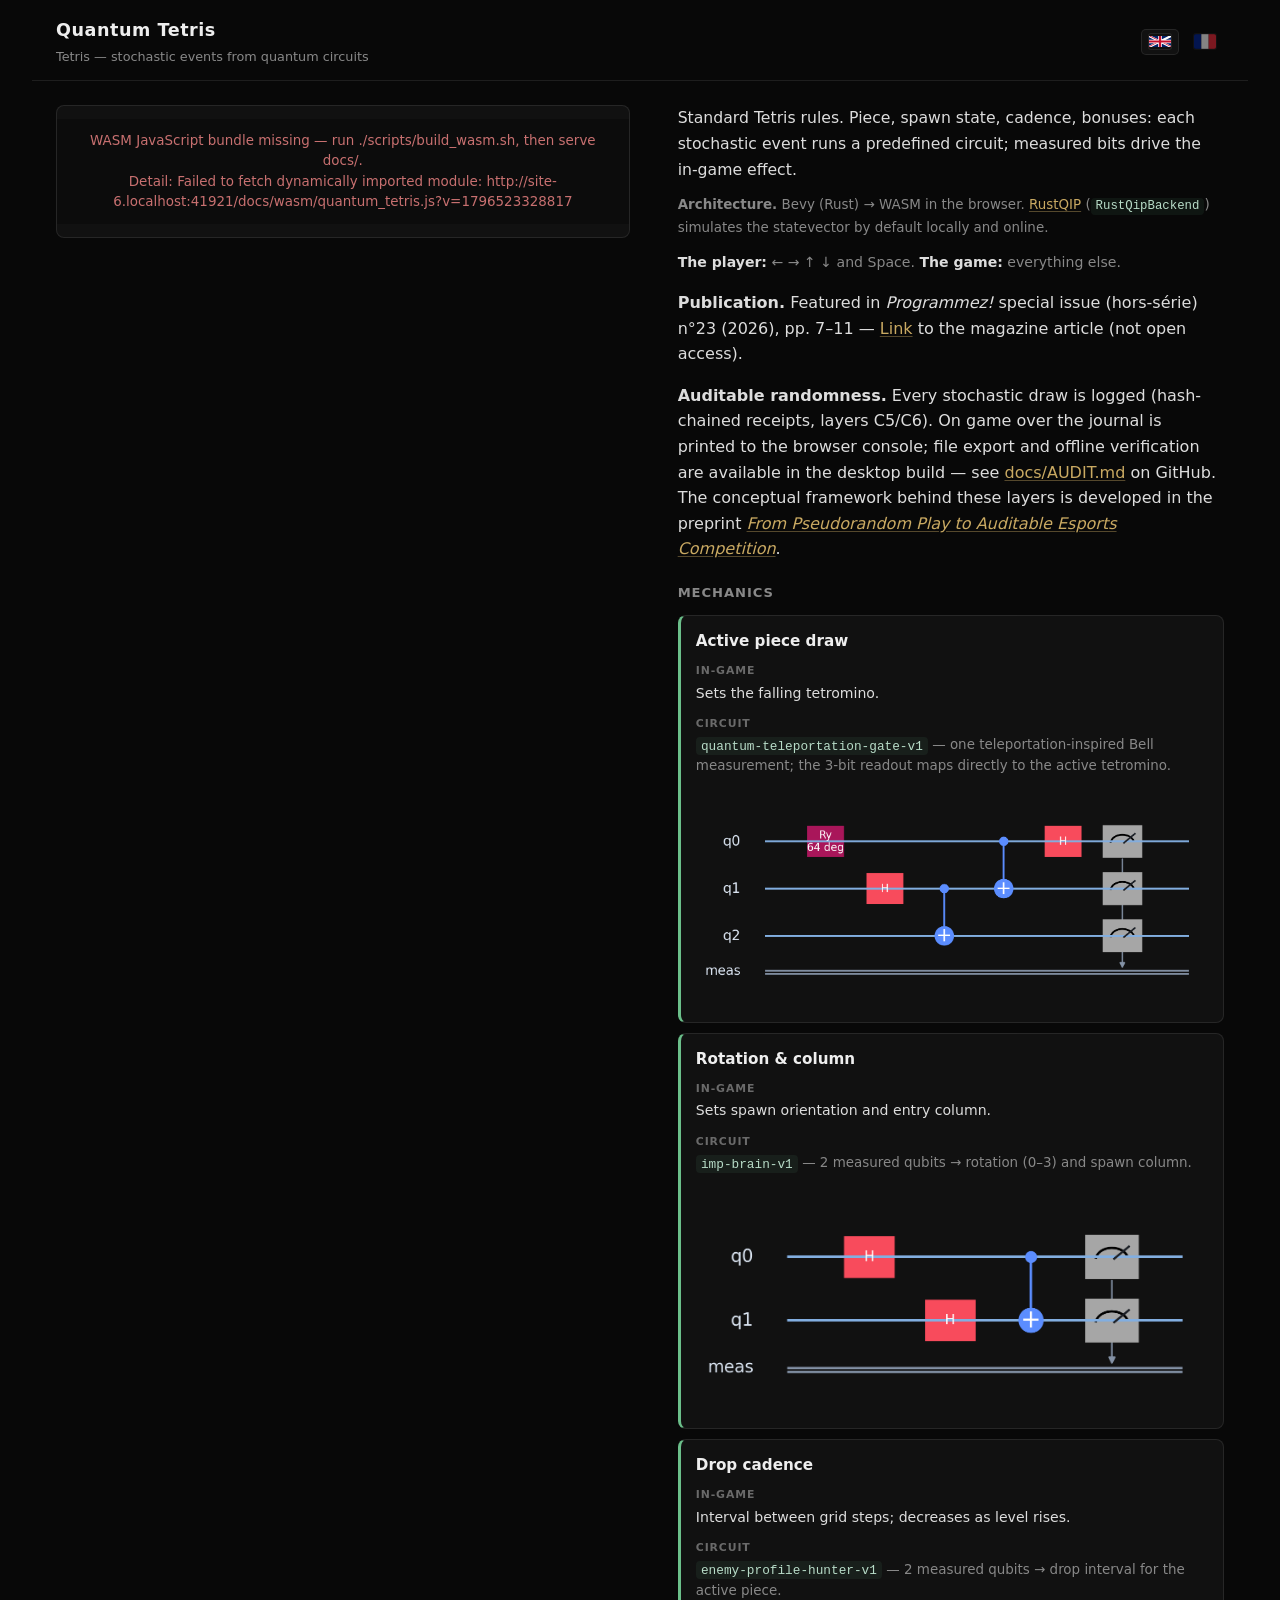
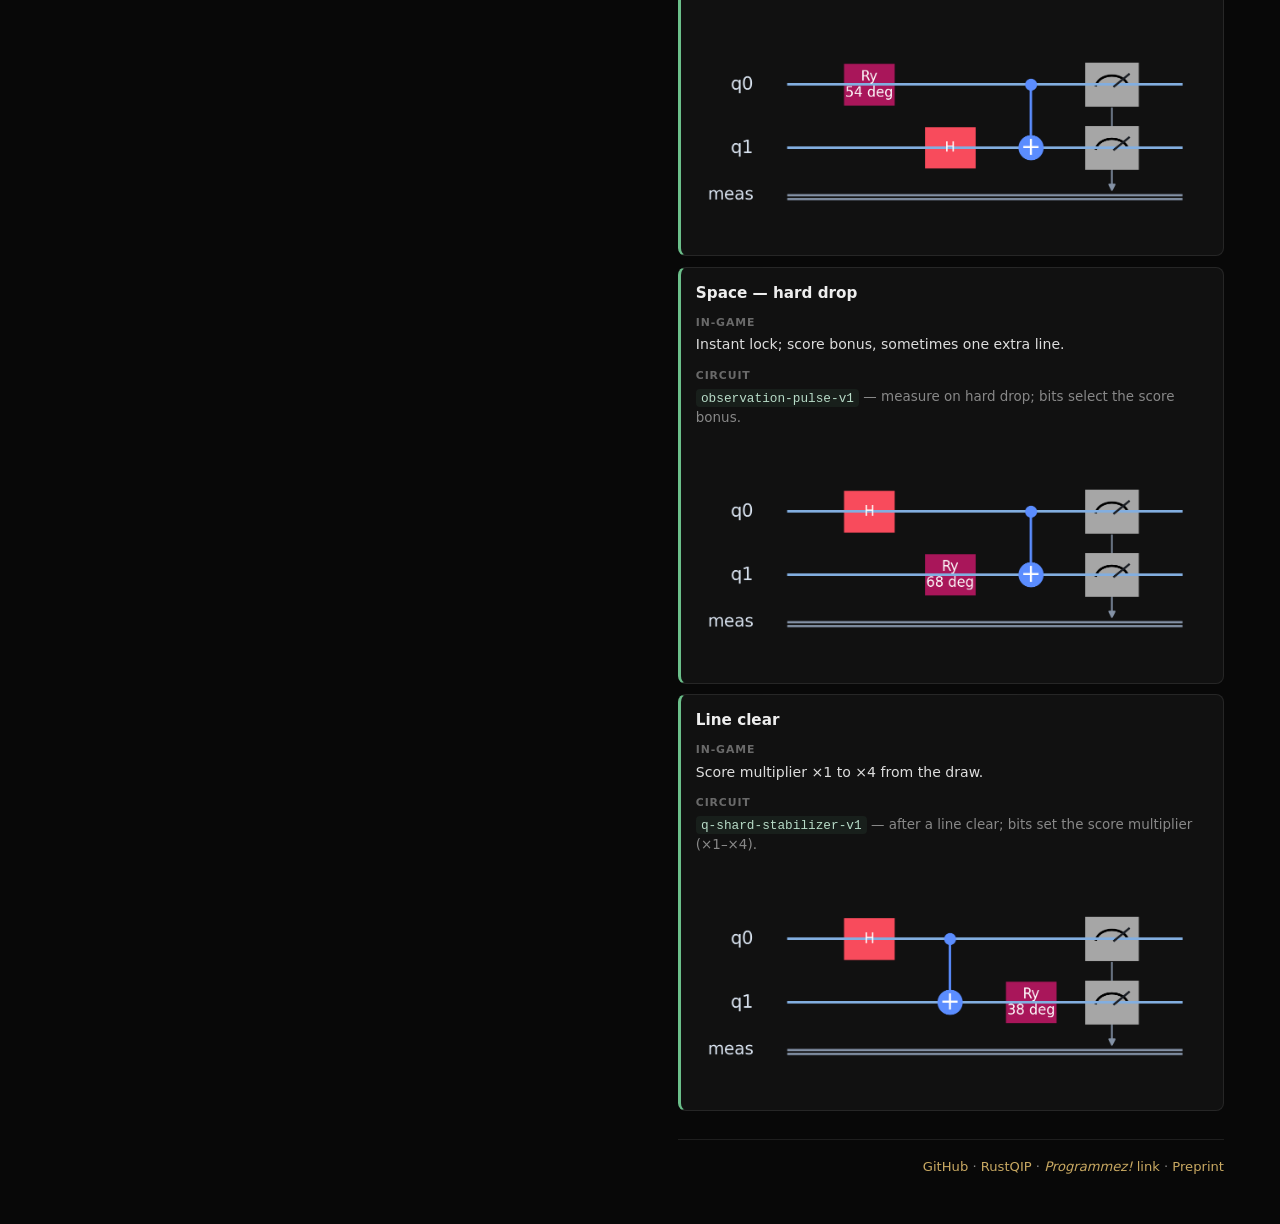
==== commit 781e9e03: "Site: mention du préprint dans la section hasard auditable (EN/FR)" ====
--- a/docs/index.html
+++ b/docs/index.html
@@ -5,7 +5,7 @@
   <meta name="viewport" content="width=device-width, initial-scale=1">
   <title>Quantum Tetris</title>
   <link rel="stylesheet" href="site.css?v=20260531-single-piece-draw">
-  <script src="i18n.js?v=20260626-publication"></script>
+  <script src="i18n.js?v=20260628-preprint"></script>
 </head>
 <body>
   <header class="site-header">
@@ -56,7 +56,7 @@
       <p class="stack" data-i18n="home.stack" data-i18n-html><strong>Architecture.</strong> Bevy (Rust) → WASM in the browser. <a href="https://github.com/Renmusxd/RustQIP">RustQIP</a> (<code>RustQipBackend</code>) simulates the statevector by default locally and online.</p>
       <p class="principle" data-i18n="home.principle" data-i18n-html><strong>The player:</strong> ← → ↑ ↓ and Space. <strong>The game:</strong> everything else.</p>
       <p class="publication" data-i18n="home.publication" data-i18n-html><strong>Publication.</strong> Featured in <em>Programmez!</em> special issue (hors-série) n°23 (2026), pp. 7–11 — <a href="https://www.programmez.com/magazine/article/quantum-tetris-rust-bevy-webassembly-et-circuits-quantiques-dans-la-boucle-de-jeu">Link</a> to the magazine article (not open access).</p>
-      <p class="audit" data-i18n="home.audit" data-i18n-html><strong>Auditable randomness.</strong> Every stochastic draw is logged (hash-chained receipts, layers C5/C6). On game over the journal is printed to the browser console; file export and offline verification are available in the desktop build — see <a href="https://github.com/thepriben/quantum-tetris/blob/main/docs/AUDIT.md">docs/AUDIT.md</a> on GitHub.</p>
+      <p class="audit" data-i18n="home.audit" data-i18n-html><strong>Auditable randomness.</strong> Every stochastic draw is logged (hash-chained receipts, layers C5/C6). On game over the journal is printed to the browser console; file export and offline verification are available in the desktop build — see <a href="https://github.com/thepriben/quantum-tetris/blob/main/docs/AUDIT.md">docs/AUDIT.md</a> on GitHub. The conceptual framework behind these layers is developed in the preprint <a href="https://doi.org/10.5281/zenodo.20991595"><em>From Pseudorandom Play to Auditable Esports Competition</em></a>.</p>
 
       <h2 data-i18n="home.quantumTitle">Mechanics</h2>
       <ul class="moment-list">
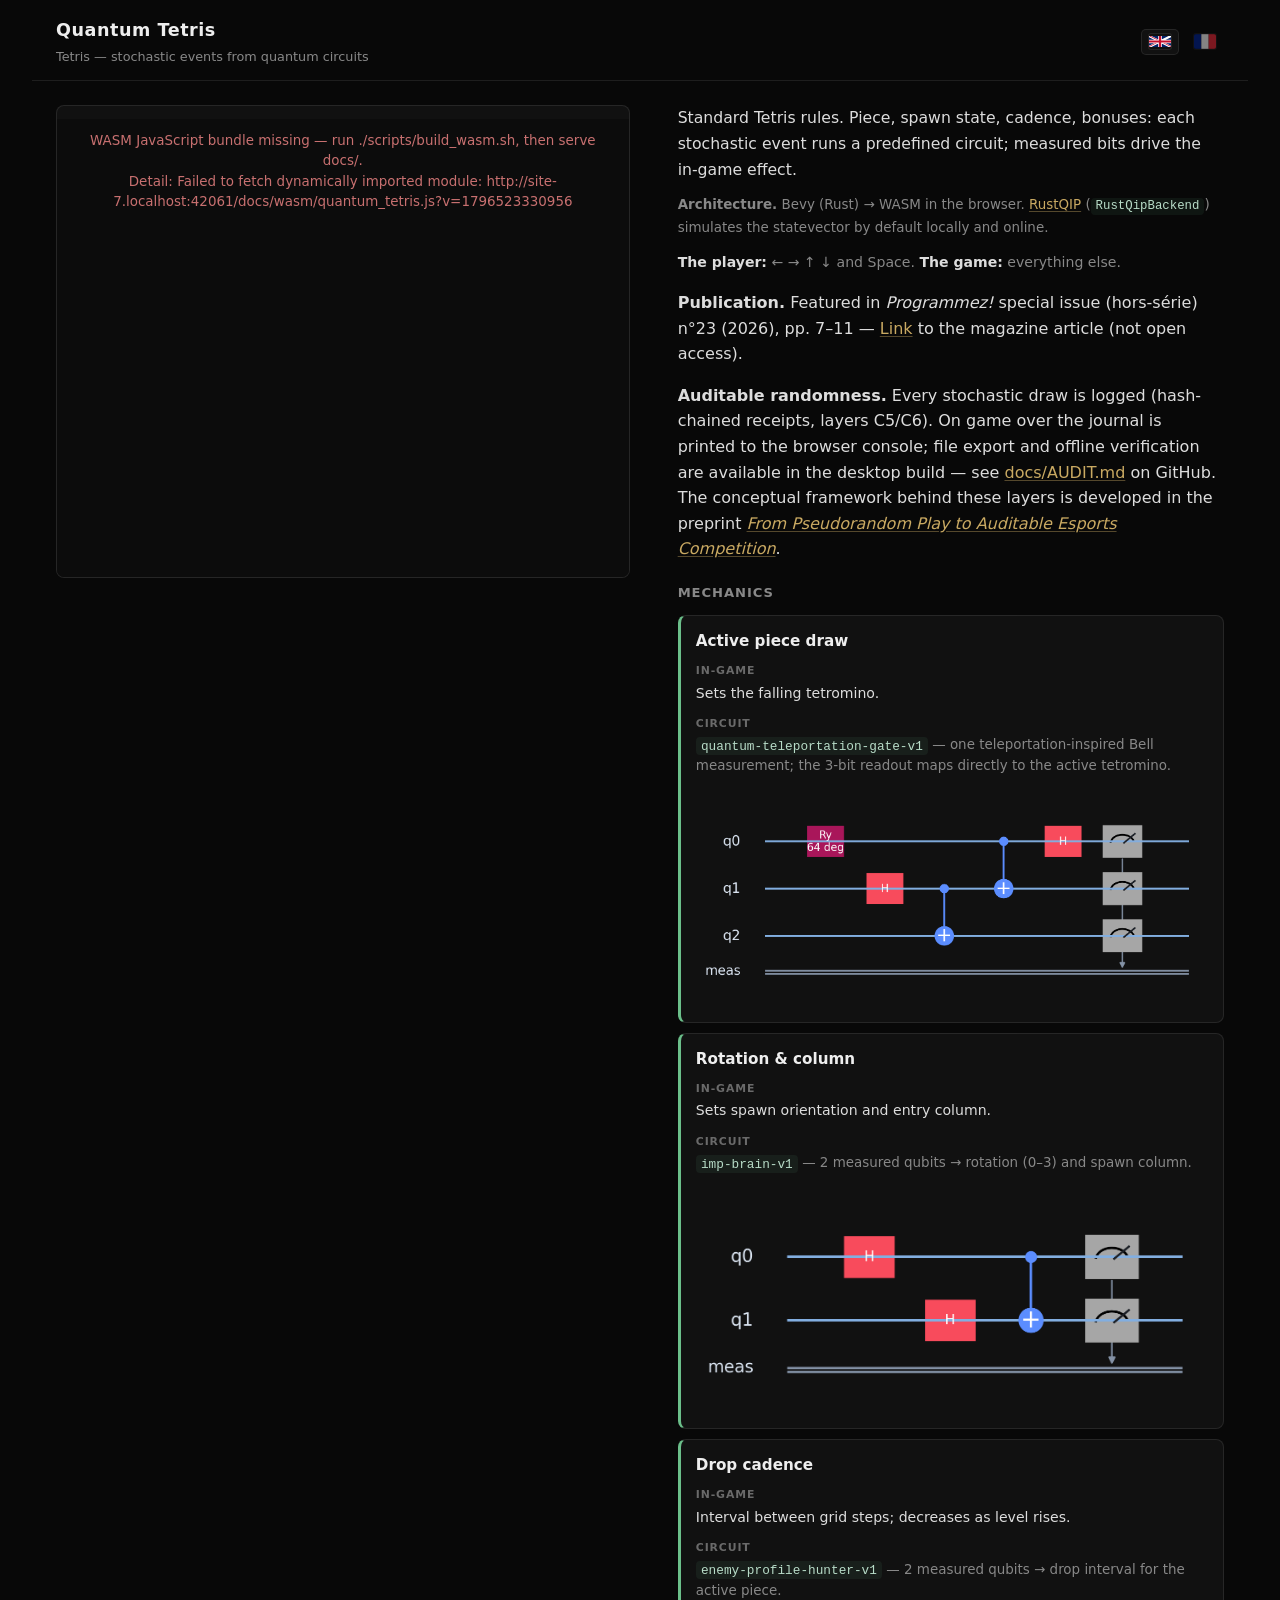
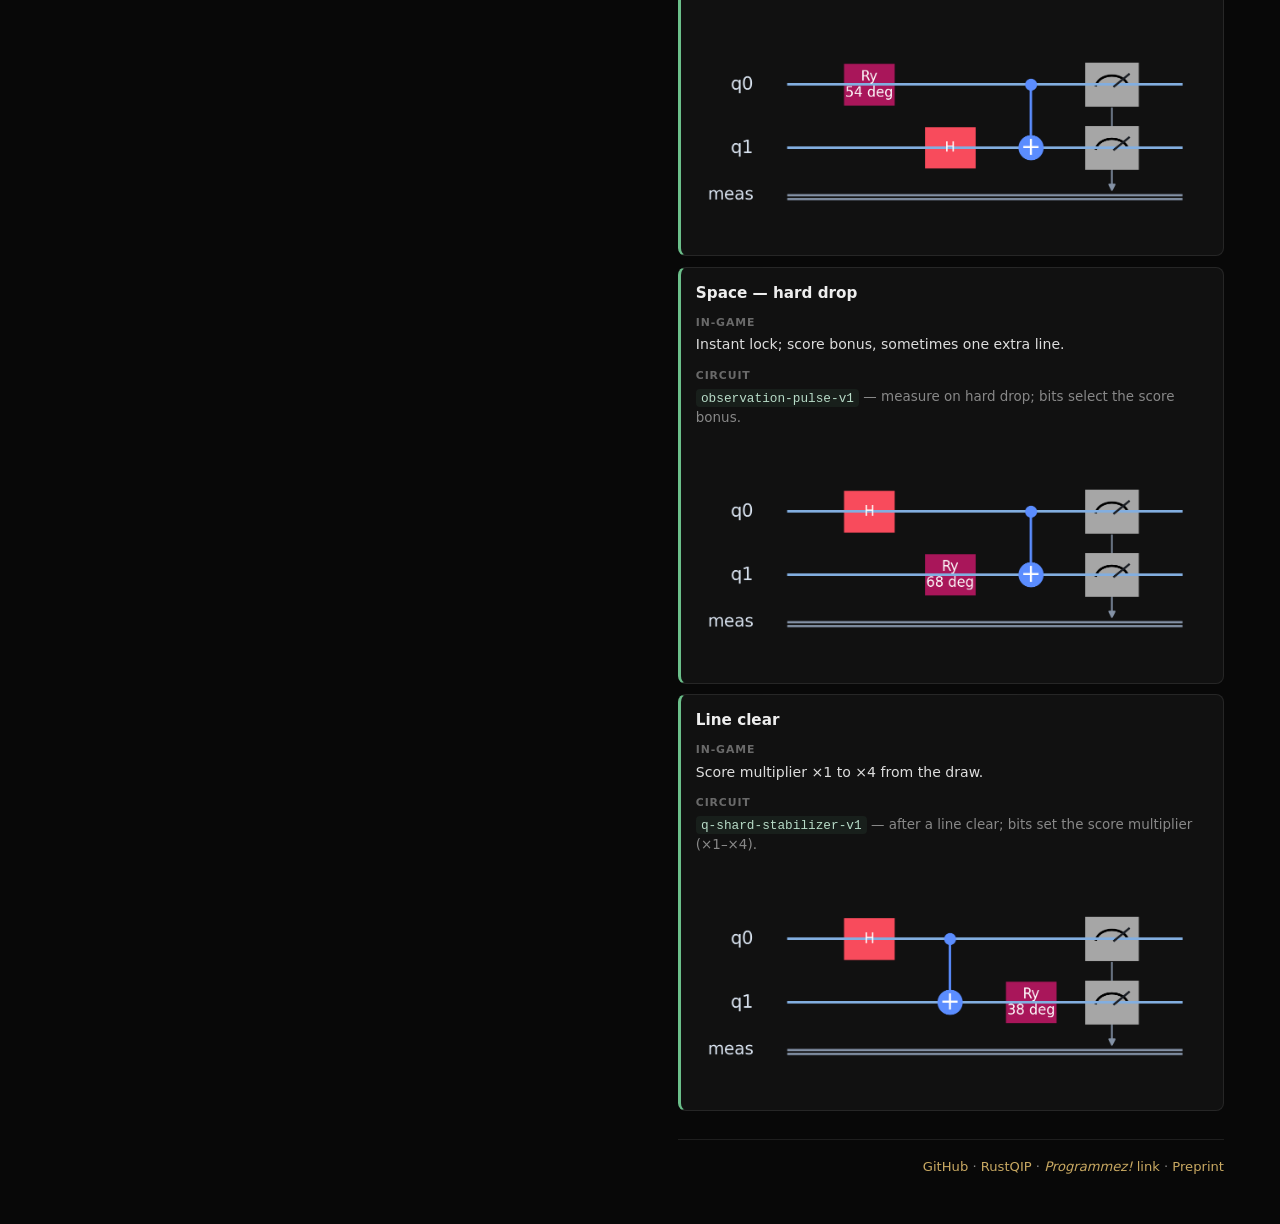
==== commit eef79458: "Fix line-clear gravity and web canvas cropping - clear_lines shifted rows the wrong way (row 0 is th" ====
--- a/docs/index.html
+++ b/docs/index.html
@@ -4,7 +4,7 @@
   <meta charset="UTF-8">
   <meta name="viewport" content="width=device-width, initial-scale=1">
   <title>Quantum Tetris</title>
-  <link rel="stylesheet" href="site.css?v=20260531-single-piece-draw">
+  <link rel="stylesheet" href="site.css?v=20260702-canvas-fit">
   <script src="i18n.js?v=20260628-preprint"></script>
 </head>
 <body>
--- a/docs/site.css
+++ b/docs/site.css
@@ -256,17 +256,23 @@
   overflow: hidden;
   background: var(--bg-panel);
 }
+/* The container owns the aspect ratio; the canvas just fills it. Putting
+   aspect-ratio + height:auto on the canvas itself renders truncated on
+   Safari and fights Bevy's fit_canvas_to_parent resizing. */
 #frame-inner {
   line-height: 0;
   background: #0c0c0c;
+  position: relative;
+  aspect-ratio: 900 / 720;
 }
 #frame canvas {
   display: block;
+  position: absolute;
+  inset: 0;
   width: 100% !important;
-  height: auto !important;
-  max-width: 100%;
-  aspect-ratio: 900 / 720;
+  height: 100% !important;
   touch-action: none;
+  outline: none;
 }
 
 #loader {
